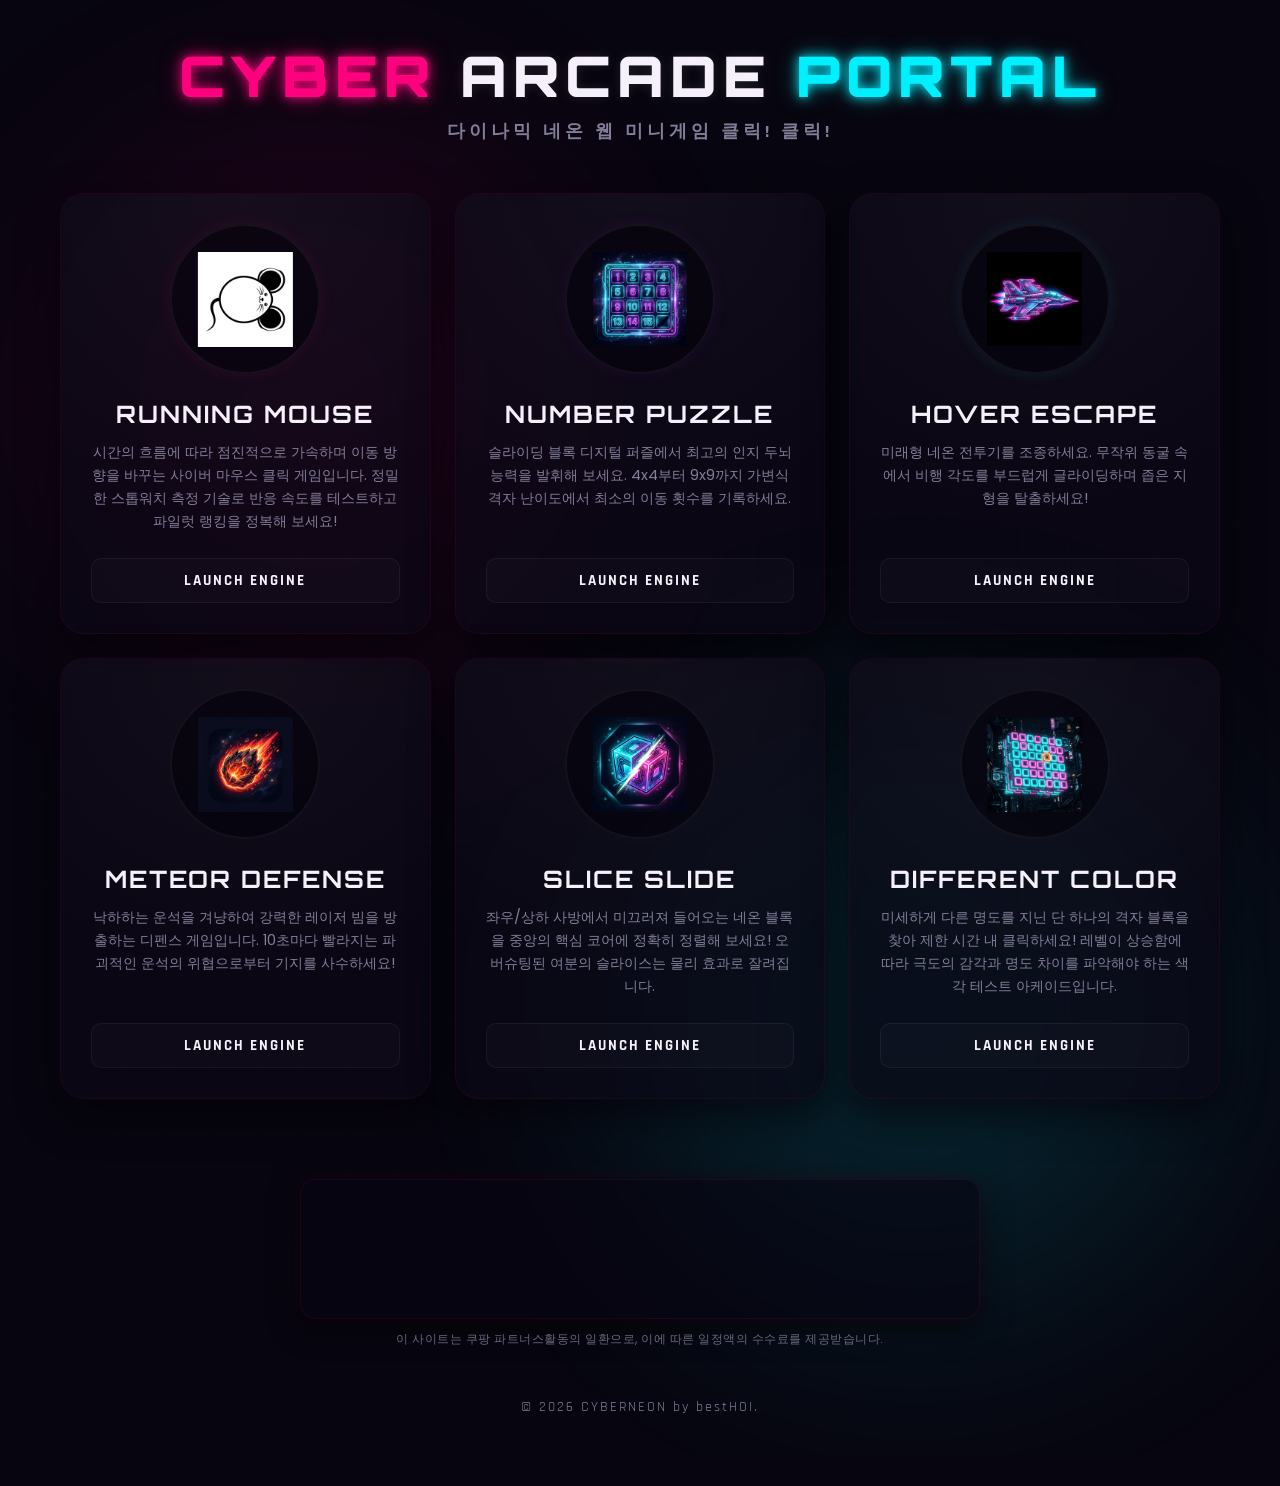
==== index.html @ 69866b62 "새단장" ====
<!DOCTYPE html>
<html lang="ko">

<head>
  <meta charset="UTF-8">
  <meta name="viewport" content="width=device-width, initial-scale=1.0">
  <meta name="description"
    content="Cyber Neon Arcade Hub - Launch and pilot futuristic web mini-games! Play RunningMouse, NumberPuzzle, and HoverEscape.">
  <title>Cyber Neon Arcade Portal</title>

  <!-- Premium Google Fonts -->
  <link rel="preconnect" href="https://fonts.googleapis.com">
  <link rel="preconnect" href="https://fonts.gstatic.com" crossorigin>
  <link
    href="https://fonts.googleapis.com/css2?family=Orbitron:wght@400;700;900&family=Poppins:wght@300;400;600;800&family=Rajdhani:wght@500;700;900&display=swap"
    rel="stylesheet">

  <style>
    /* ==========================================================================
       Cyber Neon Arcade Portal - Stylesheet
       ========================================================================== */

    :root {
      --bg-dark: #07050f;
      --bg-darker: #030206;
      --neon-pink: #ff007f;
      --neon-cyan: #00f0ff;
      --neon-purple: #9400d3;
      --neon-yellow: #ffff00;

      --text-main: #f5f0fa;
      --text-muted: #827e99;

      --glass-bg: rgba(12, 8, 22, 0.7);
      --glass-border: rgba(255, 0, 127, 0.08);
      --glass-border-hover: rgba(0, 240, 255, 0.35);
    }

    /* Reset & Core Body */
    * {
      margin: 0;
      padding: 0;
      box-sizing: border-box;
      user-select: none;
    }

    body {
      background-color: var(--bg-dark);
      color: var(--text-main);
      font-family: 'Poppins', -apple-system, BlinkMacSystemFont, sans-serif;
      min-height: 100vh;
      overflow-x: hidden;
      display: flex;
      flex-direction: column;
      align-items: center;
      justify-content: center;
      position: relative;
    }

    /* Tech Matrix Grid Background */
    .grid-background {
      position: absolute;
      top: 0;
      left: 0;
      width: 100%;
      height: 100%;
      background-image:
        linear-gradient(rgba(255, 0, 127, 0.02) 1px, transparent 1px),
        linear-gradient(90deg, rgba(255, 0, 127, 0.02) 1px, transparent 1px);
      background-size: 45px 45px;
      background-position: center center;
      z-index: 1;
      pointer-events: none;
    }

    .grid-background::after {
      content: '';
      position: absolute;
      top: 0;
      left: 0;
      width: 100%;
      height: 100%;
      background: radial-gradient(circle, transparent 20%, var(--bg-dark) 85%);
      pointer-events: none;
    }

    /* Neon Glow Orbs */
    .glow-orb {
      position: absolute;
      border-radius: 50%;
      filter: blur(120px);
      opacity: 0.12;
      z-index: 1;
      pointer-events: none;
      animation: float-orbs 25s infinite alternate ease-in-out;
    }

    .orb-pink {
      width: 500px;
      height: 500px;
      background-color: var(--neon-pink);
      top: 10%;
      left: 5%;
    }

    .orb-cyan {
      width: 600px;
      height: 600px;
      background-color: var(--neon-cyan);
      bottom: 10%;
      right: 5%;
      animation-delay: -6s;
    }

    @keyframes float-orbs {
      0% {
        transform: translate(0, 0) scale(1);
      }

      100% {
        transform: translate(60px, -30px) scale(1.1);
      }
    }

    /* Outer Container */
    .portal-container {
      position: relative;
      z-index: 10;
      display: flex;
      flex-direction: column;
      align-items: center;
      width: 100%;
      max-width: 1200px;
      padding: 40px 20px;
      animation: fadeIn 0.8s cubic-bezier(0.16, 1, 0.3, 1) forwards;
    }

    @keyframes fadeIn {
      from {
        opacity: 0;
        transform: translateY(30px);
      }

      to {
        opacity: 1;
        transform: translateY(0);
      }
    }

    /* Header Area */
    .portal-header {
      text-align: center;
      margin-bottom: 50px;
    }

    .logo-glow {
      font-family: 'Orbitron', sans-serif;
      font-weight: 900;
      font-size: 3.5rem;
      letter-spacing: 6px;
      color: var(--text-main);
      text-shadow: 0 0 12px rgba(255, 255, 255, 0.1);
      margin-bottom: 8px;
    }

    .logo-glow span.neon-pink {
      color: var(--neon-pink);
      text-shadow: 0 0 12px var(--neon-pink), 0 0 24px rgba(255, 0, 127, 0.4);
    }

    .logo-glow span.neon-cyan {
      color: var(--neon-cyan);
      text-shadow: 0 0 12px var(--neon-cyan), 0 0 24px rgba(0, 240, 255, 0.4);
    }

    .tagline {
      font-family: 'Rajdhani', sans-serif;
      font-size: 1.1rem;
      font-weight: 700;
      letter-spacing: 4px;
      color: var(--text-muted);
    }

    /* Grid Card Layout */
    .arcade-grid {
      display: grid;
      grid-template-columns: repeat(3, 1fr);
      gap: 24px;
      width: 100%;
      max-width: 1200px;
      margin-bottom: 40px;
    }

    /* Glassmorphism Cards */
    .game-card {
      background: var(--glass-bg);
      backdrop-filter: blur(14px) saturate(160%);
      -webkit-backdrop-filter: blur(14px) saturate(160%);
      border: 1px solid var(--glass-border);
      border-radius: 24px;
      padding: 30px;
      display: flex;
      flex-direction: column;
      align-items: center;
      text-align: center;
      box-shadow: 0 15px 40px rgba(4, 2, 8, 0.7);
      text-decoration: none;
      color: var(--text-main);
      position: relative;
      overflow: hidden;
      transition: all 0.4s cubic-bezier(0.25, 0.8, 0.25, 1);
    }

    /* Inner Card Accents */
    .game-card::before {
      content: '';
      position: absolute;
      top: 0;
      left: 0;
      width: 100%;
      height: 100%;
      background: radial-gradient(circle at top, rgba(255, 255, 255, 0.03), transparent 70%);
      pointer-events: none;
    }

    /* Hover Effects */
    .game-card:hover {
      transform: translateY(-10px);
      box-shadow: 0 20px 45px rgba(0, 0, 0, 0.8);
    }

    /* Unique hover states for cards */
    .card-mouse:hover {
      border-color: var(--neon-pink);
      box-shadow: 0 0 25px rgba(255, 0, 127, 0.25), 0 20px 45px rgba(0, 0, 0, 0.8);
    }

    .card-puzzle:hover {
      border-color: #9400d3;
      box-shadow: 0 0 25px rgba(148, 0, 211, 0.25), 0 20px 45px rgba(0, 0, 0, 0.8);
    }

    .card-escape:hover {
      border-color: var(--neon-cyan);
      box-shadow: 0 0 25px rgba(0, 240, 255, 0.25), 0 20px 45px rgba(0, 0, 0, 0.8);
    }

    .card-meteor:hover {
      border-color: var(--neon-yellow);
      box-shadow: 0 0 25px rgba(255, 234, 0, 0.25), 0 20px 45px rgba(0, 0, 0, 0.8);
    }

    .card-slide:hover {
      border-color: var(--neon-pink);
      box-shadow: 0 0 25px rgba(255, 0, 127, 0.25), 0 20px 45px rgba(0, 0, 0, 0.8);
    }

    .card-color:hover {
      border-color: var(--neon-cyan);
      box-shadow: 0 0 25px rgba(0, 240, 255, 0.25), 0 20px 45px rgba(0, 0, 0, 0.8);
    }

    /* Game Icon Thumbnail */
    .thumbnail-container {
      width: 150px;
      height: 150px;
      border-radius: 50%;
      display: flex;
      align-items: center;
      justify-content: center;
      margin-bottom: 25px;
      position: relative;
      background: rgba(4, 2, 10, 0.6);
      border: 2px solid rgba(255, 255, 255, 0.05);
      transition: all 0.4s ease;
      overflow: hidden;
    }

    .card-mouse .thumbnail-container {
      box-shadow: 0 0 15px rgba(255, 0, 127, 0.1);
    }

    .card-puzzle .thumbnail-container {
      box-shadow: 0 0 15px rgba(148, 0, 211, 0.1);
    }

    .card-escape .thumbnail-container {
      box-shadow: 0 0 15px rgba(0, 240, 255, 0.1);
    }

    /* Thumbnail Hover States */
    .game-card:hover .thumbnail-container {
      transform: scale(1.1);
    }

    .card-mouse:hover .thumbnail-container {
      border-color: var(--neon-pink);
      box-shadow: 0 0 20px rgba(255, 0, 127, 0.4);
    }

    .card-puzzle:hover .thumbnail-container {
      border-color: #9400d3;
      box-shadow: 0 0 20px rgba(148, 0, 211, 0.4);
    }

    .card-escape:hover .thumbnail-container {
      border-color: var(--neon-cyan);
      box-shadow: 0 0 20px rgba(0, 240, 255, 0.4);
    }

    .card-meteor:hover .thumbnail-container {
      border-color: var(--neon-yellow);
      box-shadow: 0 0 20px rgba(255, 234, 0, 0.4);
    }

    .card-slide:hover .thumbnail-container {
      border-color: var(--neon-pink);
      box-shadow: 0 0 20px rgba(255, 0, 127, 0.4);
    }

    .card-color:hover .thumbnail-container {
      border-color: var(--neon-cyan);
      box-shadow: 0 0 20px rgba(0, 240, 255, 0.4);
    }

    /* Thumbnail Images */
    .game-img {
      width: 65%;
      height: 65%;
      object-fit: contain;
      pointer-events: none;
      transition: transform 0.4s ease;
    }

    .card-mouse .game-img {
      transform: rotate(90deg);
      /* Align mouse upwards */
    }

    .game-card:hover .game-img {
      transform: scale(1.05);
    }

    .card-mouse:hover .game-img {
      transform: rotate(90deg) scale(1.1);
    }

    /* Game Info text */
    .game-title {
      font-family: 'Orbitron', sans-serif;
      font-weight: 700;
      font-size: 1.5rem;
      letter-spacing: 2px;
      margin-bottom: 12px;
      transition: color 0.3s ease;
    }

    .card-mouse .game-title {
      color: var(--text-main);
    }

    .card-mouse:hover .game-title {
      color: var(--neon-pink);
      text-shadow: 0 0 8px rgba(255, 0, 127, 0.3);
    }

    .card-puzzle .game-title {
      color: var(--text-main);
    }

    .card-puzzle:hover .game-title {
      color: #bf55ec;
      text-shadow: 0 0 8px rgba(148, 0, 211, 0.3);
    }

    .card-escape .game-title {
      color: var(--text-main);
    }

    .card-escape:hover .game-title {
      color: var(--neon-cyan);
      text-shadow: 0 0 8px rgba(0, 240, 255, 0.3);
    }

    .card-meteor .game-title {
      color: var(--text-main);
    }

    .card-meteor:hover .game-title {
      color: #ffcc00;
      text-shadow: 0 0 8px rgba(255, 240, 0, 0.3);
    }

    .card-slide .game-title {
      color: var(--text-main);
    }

    .card-slide:hover .game-title {
      color: var(--neon-pink);
      text-shadow: 0 0 8px rgba(255, 0, 127, 0.3);
    }

    .card-color:hover .game-title {
      color: var(--neon-cyan);
      text-shadow: 0 0 8px rgba(0, 240, 255, 0.3);
    }

    .game-desc {
      font-size: 0.9rem;
      line-height: 1.6;
      color: var(--text-muted);
      margin-bottom: 25px;
      flex-grow: 1;
    }

    /* Launch Button style */
    .launch-btn {
      font-family: 'Rajdhani', sans-serif;
      font-weight: 700;
      font-size: 0.95rem;
      letter-spacing: 2px;
      padding: 12px 28px;
      border-radius: 10px;
      border: 1px solid rgba(255, 255, 255, 0.05);
      background: rgba(255, 255, 255, 0.02);
      color: var(--text-main);
      width: 100%;
      text-align: center;
      transition: all 0.3s cubic-bezier(0.25, 0.8, 0.25, 1);
    }

    .card-mouse:hover .launch-btn {
      background: linear-gradient(135deg, var(--neon-pink), var(--neon-purple));
      border-color: var(--neon-pink);
      box-shadow: 0 0 15px rgba(255, 0, 127, 0.4);
      transform: scale(1.03);
    }

    .card-puzzle:hover .launch-btn {
      background: linear-gradient(135deg, #9400d3, #4b0082);
      border-color: #9400d3;
      box-shadow: 0 0 15px rgba(148, 0, 211, 0.4);
      transform: scale(1.03);
    }

    .card-escape:hover .launch-btn {
      background: linear-gradient(135deg, var(--neon-cyan), #004b66);
      border-color: var(--neon-cyan);
      box-shadow: 0 0 15px rgba(0, 240, 255, 0.4);
      transform: scale(1.03);
    }

    .card-meteor:hover .launch-btn {
      background: linear-gradient(135deg, var(--neon-yellow), #ff9000);
      border-color: var(--neon-yellow);
      box-shadow: 0 0 15px rgba(255, 240, 0, 0.4);
      transform: scale(1.03);
    }

    .card-slide:hover .launch-btn {
      background: linear-gradient(135deg, var(--neon-pink), var(--neon-purple));
      border-color: var(--neon-pink);
      box-shadow: 0 0 15px rgba(255, 0, 127, 0.4);
      transform: scale(1.03);
    }

    .card-color:hover .launch-btn {
      background: linear-gradient(135deg, var(--neon-cyan), #004b66);
      border-color: var(--neon-cyan);
      box-shadow: 0 0 15px rgba(0, 240, 255, 0.4);
      transform: scale(1.03);
    }

    /* Responsive Adaptations */
    @media (max-width: 1100px) {
      .arcade-grid {
        grid-template-columns: repeat(2, 1fr);
        max-width: 700px;
        gap: 25px;
      }
    }

    @media (max-width: 700px) {
      .arcade-grid {
        grid-template-columns: 1fr;
        gap: 30px;
        max-width: 450px;
      }

      .logo-glow {
        font-size: 2.8rem;
      }
    }

    /* Footer Credit */
    .portal-footer {
      text-align: center;
      margin-top: 30px;
      font-family: 'Rajdhani', sans-serif;
      font-size: 0.85rem;
      letter-spacing: 2px;
      color: var(--text-muted);
    }

    /* Bottom Horizontal Ad Banner Layout */
    .bottom-ad-section {
      width: 100%;
      max-width: 680px;
      margin: 40px auto 20px auto;
      display: flex;
      flex-direction: column;
      align-items: center;
      gap: 12px;
      z-index: 10;
    }

    .ad-banner-horizontal {
      width: 680px;
      height: 140px;
      border-radius: 16px;
      overflow: hidden;
      display: flex;
      justify-content: center;
      align-items: center;
      border: 1px solid rgba(255, 0, 127, 0.1);
      box-shadow: 0 0 20px rgba(255, 0, 127, 0.05), 0 8px 30px rgba(0, 0, 0, 0.7);
      background: rgba(8, 4, 18, 0.6);
      position: relative;
      transition: border-color 0.3s ease, box-shadow 0.3s ease;
    }

    .ad-banner-horizontal:hover {
      border-color: var(--neon-cyan);
      box-shadow: 0 0 25px rgba(0, 240, 255, 0.15), 0 8px 30px rgba(0, 0, 0, 0.8);
    }

    .ad-banner-horizontal iframe {
      display: block;
      border: none !important;
      border-radius: 12px;
      max-width: 100%;
      max-height: 100%;
    }

    .partners-disclosure {
      font-size: 0.75rem;
      color: var(--text-muted);
      text-align: center;
      letter-spacing: 0.5px;
      opacity: 0.8;
      max-width: 600px;
      line-height: 1.4;
    }

    /* ==========================================================================
       PC optimized warning modal
       ========================================================================== */
    .pc-warning-modal {
      position: fixed;
      top: 0;
      left: 0;
      width: 100vw;
      height: 100vh;
      background: rgba(3, 2, 6, 0.85);
      backdrop-filter: blur(12px) saturate(180%);
      -webkit-backdrop-filter: blur(12px) saturate(180%);
      display: flex;
      justify-content: center;
      align-items: center;
      z-index: 99999;
      opacity: 0;
      pointer-events: none;
      transition: opacity 0.4s cubic-bezier(0.16, 1, 0.3, 1);
    }

    .pc-warning-modal.active {
      opacity: 1;
      pointer-events: auto;
    }

    .pc-warning-card {
      background: var(--glass-bg);
      backdrop-filter: blur(25px) saturate(180%);
      -webkit-backdrop-filter: blur(25px) saturate(180%);
      border: 2px solid var(--neon-pink);
      border-radius: 28px;
      padding: 45px 35px;
      width: 90%;
      max-width: 460px;
      text-align: center;
      box-shadow: 0 0 35px rgba(255, 0, 127, 0.25), inset 0 0 20px rgba(255, 0, 127, 0.1);
      transform: translateY(30px) scale(0.9);
      transition: transform 0.4s cubic-bezier(0.175, 0.885, 0.32, 1.15);
      position: relative;
    }

    .pc-warning-modal.active .pc-warning-card {
      transform: translateY(0) scale(1);
    }

    .modal-icon-container {
      width: 76px;
      height: 76px;
      margin: 0 auto 25px auto;
      border-radius: 50%;
      display: flex;
      align-items: center;
      justify-content: center;
      border: 2px solid var(--neon-cyan);
      box-shadow: 0 0 20px rgba(0, 240, 255, 0.3), inset 0 0 10px rgba(0, 240, 255, 0.1);
      color: var(--neon-cyan);
      background: rgba(0, 240, 255, 0.03);
      animation: pulse-glow 2s infinite ease-in-out;
    }

    @keyframes pulse-glow {
      0%, 100% {
        box-shadow: 0 0 15px rgba(0, 240, 255, 0.2), inset 0 0 5px rgba(0, 240, 255, 0.05);
        transform: scale(1);
      }
      50% {
        box-shadow: 0 0 25px rgba(0, 240, 255, 0.5), inset 0 0 15px rgba(0, 240, 255, 0.2);
        transform: scale(1.05);
      }
    }

    .modal-title {
      font-family: 'Orbitron', sans-serif;
      font-weight: 900;
      font-size: 1.6rem;
      letter-spacing: 3px;
      color: var(--text-main);
      margin-bottom: 15px;
      text-shadow: 0 0 10px rgba(255, 255, 255, 0.15);
    }

    .modal-title span.cyan {
      color: var(--neon-cyan);
      text-shadow: 0 0 12px var(--neon-cyan), 0 0 24px rgba(0, 240, 255, 0.3);
    }

    .modal-message {
      font-size: 1rem;
      line-height: 1.6;
      color: var(--text-muted);
      margin-bottom: 30px;
      word-break: keep-all;
    }

    .modal-message strong {
      color: var(--text-main);
      font-weight: 600;
    }

    .modal-btn {
      font-family: 'Rajdhani', sans-serif;
      font-weight: 700;
      font-size: 1rem;
      letter-spacing: 2px;
      padding: 13px 35px;
      border-radius: 12px;
      border: 1px solid var(--neon-pink);
      background: linear-gradient(135deg, var(--neon-pink), var(--neon-purple));
      color: var(--text-main);
      cursor: pointer;
      width: 100%;
      transition: all 0.3s cubic-bezier(0.25, 0.8, 0.25, 1);
      box-shadow: 0 0 15px rgba(255, 0, 127, 0.3);
      outline: none;
    }

    .modal-btn:hover {
      box-shadow: 0 0 25px rgba(255, 0, 127, 0.6);
      transform: scale(1.02);
      border-color: #ff3399;
    }

    .modal-btn:active {
      transform: scale(0.98);
    }

    /* ==========================================================================
       Fullscreen optimized warning modal
       ========================================================================== */
    .fullscreen-warning-modal {
      position: fixed;
      top: 0;
      left: 0;
      width: 100vw;
      height: 100vh;
      background: rgba(3, 2, 6, 0.9);
      backdrop-filter: blur(15px) saturate(180%);
      -webkit-backdrop-filter: blur(15px) saturate(180%);
      display: flex;
      justify-content: center;
      align-items: center;
      z-index: 99998;
      opacity: 0;
      pointer-events: none;
      transition: opacity 0.4s cubic-bezier(0.16, 1, 0.3, 1);
    }

    .fullscreen-warning-modal.active {
      opacity: 1;
      pointer-events: auto;
    }

    .fullscreen-warning-card {
      background: var(--glass-bg);
      backdrop-filter: blur(25px) saturate(180%);
      -webkit-backdrop-filter: blur(25px) saturate(180%);
      border: 2px solid var(--neon-yellow);
      border-radius: 28px;
      padding: 45px 35px;
      width: 90%;
      max-width: 460px;
      text-align: center;
      box-shadow: 0 0 35px rgba(255, 234, 0, 0.25), inset 0 0 20px rgba(255, 234, 0, 0.1);
      transform: translateY(30px) scale(0.9);
      transition: transform 0.4s cubic-bezier(0.175, 0.885, 0.32, 1.15);
      position: relative;
    }

    .fullscreen-warning-modal.active .fullscreen-warning-card {
      transform: translateY(0) scale(1);
    }

    .modal-icon-container-yellow {
      width: 76px;
      height: 76px;
      margin: 0 auto 25px auto;
      border-radius: 50%;
      display: flex;
      align-items: center;
      justify-content: center;
      border: 2px solid var(--neon-yellow);
      box-shadow: 0 0 20px rgba(255, 234, 0, 0.3), inset 0 0 10px rgba(255, 234, 0, 0.1);
      color: var(--neon-yellow);
      background: rgba(255, 234, 0, 0.03);
      animation: pulse-glow-yellow 2s infinite ease-in-out;
    }

    @keyframes pulse-glow-yellow {
      0%, 100% {
        box-shadow: 0 0 15px rgba(255, 234, 0, 0.2), inset 0 0 5px rgba(255, 234, 0, 0.05);
        transform: scale(1);
      }
      50% {
        box-shadow: 0 0 25px rgba(255, 234, 0, 0.5), inset 0 0 15px rgba(255, 234, 0, 0.2);
        transform: scale(1.05);
      }
    }

    .modal-title-yellow {
      font-family: 'Orbitron', sans-serif;
      font-weight: 900;
      font-size: 1.6rem;
      letter-spacing: 3px;
      color: var(--text-main);
      margin-bottom: 15px;
      text-shadow: 0 0 10px rgba(255, 255, 255, 0.15);
    }

    .modal-title-yellow span.yellow {
      color: var(--neon-yellow);
      text-shadow: 0 0 12px var(--neon-yellow), 0 0 24px rgba(255, 234, 0, 0.3);
    }

    .modal-btn-yellow {
      font-family: 'Rajdhani', sans-serif;
      font-weight: 700;
      font-size: 1rem;
      letter-spacing: 2px;
      padding: 13px 35px;
      border-radius: 12px;
      border: 1px solid var(--neon-yellow);
      background: linear-gradient(135deg, var(--neon-yellow), #ff9000);
      color: #030206;
      cursor: pointer;
      width: 100%;
      transition: all 0.3s cubic-bezier(0.25, 0.8, 0.25, 1);
      box-shadow: 0 0 15px rgba(255, 234, 0, 0.3);
      outline: none;
    }

    .modal-btn-yellow:hover {
      box-shadow: 0 0 25px rgba(255, 234, 0, 0.6);
      transform: scale(1.02);
      border-color: #ffff33;
    }

    .modal-btn-yellow:active {
      transform: scale(0.98);
    }
  </style>
</head>

<body>

  <!-- Tech Matrix Grid Background -->
  <div class="grid-background"></div>
  <div class="glow-orb orb-pink"></div>
  <div class="glow-orb orb-cyan"></div>

  <div class="portal-container">
    <!-- Header Logo & Tagline -->
    <header class="portal-header">
      <h1 class="logo-glow"><span class="neon-pink">CYBER</span> ARCADE <span class="neon-cyan">PORTAL</span></h1>
      <p class="tagline">다이나믹 네온 웹 미니게임 클릭! 클릭!</p>
    </header>

    <!-- Grid Card Links -->
    <main class="arcade-grid">

      <!-- Card 1: RunningMouse -->
      <a href="RunningMouse/RunningMouse.html" class="game-card card-mouse" id="btn-running-mouse">
        <div class="thumbnail-container">
          <img src="RunningMouse/mouse.png" alt="Running Mouse Icon" class="game-img">
        </div>
        <h2 class="game-title">RUNNING MOUSE</h2>
        <p class="game-desc">시간의 흐름에 따라 점진적으로 가속하며 이동 방향을 바꾸는 사이버 마우스 클릭 게임입니다. 정밀한 스톱워치 측정 기술로 반응 속도를 테스트하고 파일럿 랭킹을 정복해
          보세요!</p>
        <div class="launch-btn">LAUNCH ENGINE</div>
      </a>

      <!-- Card 2: NumberPuzzle -->
      <a href="NumberPuzzle/NumberPuzzle.html" class="game-card card-puzzle" id="btn-number-puzzle">
        <div class="thumbnail-container">
          <img src="NumberPuzzle/puzzle.png" alt="Number Puzzle Icon" class="game-img">
        </div>
        <h2 class="game-title">NUMBER PUZZLE</h2>
        <p class="game-desc">슬라이딩 블록 디지털 퍼즐에서 최고의 인지 두뇌 능력을 발휘해 보세요. 4x4부터 9x9까지 가변식 격자 난이도에서 최소의 이동 횟수를 기록하세요.</p>
        <div class="launch-btn">LAUNCH ENGINE</div>
      </a>

      <!-- Card 3: HoverEscape -->
      <a href="HoverEscape/HoverEscape.html" class="game-card card-escape" id="btn-hover-escape">
        <div class="thumbnail-container">
          <img src="HoverEscape/airplane.png" alt="Hover Escape Icon" class="game-img">
        </div>
        <h2 class="game-title">HOVER ESCAPE</h2>
        <p class="game-desc">미래형 네온 전투기를 조종하세요. 무작위 동굴 속에서 비행 각도를 부드럽게 글라이딩하며 좁은 지형을 탈출하세요!</p>
        <div class="launch-btn">LAUNCH ENGINE</div>
      </a>

      <!-- Card 4: MeteorDefense -->
      <a href="MeteorDefense/index.html" class="game-card card-meteor" id="btn-meteor-defense">
        <div class="thumbnail-container">
          <img src="MeteorDefense/meteor.png" alt="Meteor Defense Icon" class="game-img">
        </div>
        <h2 class="game-title">METEOR DEFENSE</h2>
        <p class="game-desc">낙하하는 운석을 겨냥하여 강력한 레이저 빔을 방출하는 디펜스 게임입니다. 10초마다 빨라지는 파괴적인 운석의 위협으로부터 기지를 사수하세요!</p>
        <div class="launch-btn">LAUNCH ENGINE</div>
      </a>

      <!-- Card 5: SliceSlide -->
      <a href="SliceSlide/index.html" class="game-card card-slide" id="btn-slice-slide">
        <div class="thumbnail-container">
          <img src="SliceSlide/slide.png" alt="Slice Slide Icon" class="game-img">
        </div>
        <h2 class="game-title">SLICE SLIDE</h2>
        <p class="game-desc">좌우/상하 사방에서 미끄러져 들어오는 네온 블록을 중앙의 핵심 코어에 정확히 정렬해 보세요! 오버슈팅된 여분의 슬라이스는 물리 효과로 잘려집니다.</p>
        <div class="launch-btn">LAUNCH ENGINE</div>
      </a>

      <!-- Card 6: DifferentColor -->
      <a href="DifferentColor/index.html" class="game-card card-color" id="btn-different-color">
        <div class="thumbnail-container">
          <img src="DifferentColor/color.png" alt="Different Color Icon" class="game-img">
        </div>
        <h2 class="game-title">DIFFERENT COLOR</h2>
        <p class="game-desc">미세하게 다른 명도를 지닌 단 하나의 격자 블록을 찾아 제한 시간 내 클릭하세요! 레벨이 상승함에 따라 극도의 감각과 명도 차이를 파악해야 하는 색각 테스트
          아케이드입니다.</p>
        <div class="launch-btn">LAUNCH ENGINE</div>
      </a>

    </main>

    <!-- Bottom Horizontal Ad Banner -->
    <section class="bottom-ad-section">
      <div class="ad-banner-horizontal glassmorphism" aria-label="Sponsored Carousel Advertisement">
        <script src="https://ads-partners.coupang.com/g.js"></script>
        <script>
          new PartnersCoupang.G({ "id": 992770, "template": "carousel", "trackingCode": "AF6385769", "width": "680", "height": "140", "tsource": "" });
        </script>
      </div>
      <p class="partners-disclosure">
        이 사이트는 쿠팡 파트너스활동의 일환으로, 이에 따른 일정액의 수수료를 제공받습니다.
      </p>
    </section>

    <!-- Footer Copyright -->
    <footer class="portal-footer">
      <p>&copy; 2026 CYBERNEON by bestHOI.</p>
    </footer>
  </div>

  <!-- PC Warning Modal -->
  <div class="pc-warning-modal" id="pc-warning-modal">
    <div class="pc-warning-card">
      <div class="modal-icon-container">
        <svg width="34" height="34" viewBox="0 0 24 24" fill="none" stroke="currentColor" stroke-width="2" stroke-linecap="round" stroke-linejoin="round">
          <rect x="2" y="3" width="20" height="14" rx="2" ry="2"></rect>
          <line x1="8" y1="21" x2="16" y2="21"></line>
          <line x1="12" y1="17" x2="12" y2="21"></line>
          <line x1="12" y1="7" x2="12" y2="10"></line>
          <line x1="12" y1="13" x2="12.01" y2="13"></line>
        </svg>
      </div>
      <h2 class="modal-title">SYSTEM <span class="cyan">NOTICE</span></h2>
      <p class="modal-message">이 페이지는 <strong>PC 브라우저 환경</strong>에 최적화 되어 있습니다.</p>
      <button class="modal-btn" id="close-modal-btn">SYSTEM CONFIRM</button>
    </div>
  </div>

  <!-- Fullscreen Warning Modal -->
  <div class="fullscreen-warning-modal" id="fullscreen-warning-modal">
    <div class="fullscreen-warning-card">
      <div class="modal-icon-container-yellow">
        <svg width="34" height="34" viewBox="0 0 24 24" fill="none" stroke="currentColor" stroke-width="2" stroke-linecap="round" stroke-linejoin="round">
          <path d="M8 3H5a2 2 0 0 0-2 2v3m18 0V5a2 2 0 0 0-2-2h-3m0 18h3a2 2 0 0 0 2-2v-3M3 16v3a2 2 0 0 0 2 2h3"></path>
        </svg>
      </div>
      <h2 class="modal-title-yellow">FULLSCREEN <span class="yellow">REQUIRED</span></h2>
      <p class="modal-message">전체화면으로 변경해 주세요.</p>
      <button class="modal-btn-yellow" id="close-fs-modal-btn">GO FULLSCREEN</button>
    </div>
  </div>

  <script>
    document.addEventListener('DOMContentLoaded', () => {
      // Check if browser is NOT PC
      const userAgent = navigator.userAgent || navigator.vendor || window.opera;
      const isMobile = /android|avantgo|blackberry|iemobile|ipad|iphone|ipod|j2me|midp|mmp|mobile|o2|opera mini|palm|plucker|pocket|psp|smartphone|symbian|treo|up\.browser|up\.link|vodafone|wap|windows ce|xda|xiino/i.test(userAgent) ||
                      (/Macintosh/i.test(userAgent) && navigator.maxTouchPoints > 1) || // iPad Pro, etc.
                      (window.innerWidth <= 1024 && ('ontouchstart' in window || navigator.maxTouchPoints > 0));

      if (isMobile) {
        const modal = document.getElementById('pc-warning-modal');
        const closeBtn = document.getElementById('close-modal-btn');
        
        // Show modal with a short delay for smooth entrance animation
        setTimeout(() => {
          modal.classList.add('active');
        }, 500);

        closeBtn.addEventListener('click', () => {
          modal.classList.remove('active');
        });
      } else {
        // Desktop/PC browser: check for fullscreen
        const fsModal = document.getElementById('fullscreen-warning-modal');
        const fsBtn = document.getElementById('close-fs-modal-btn');

        function checkIsFullscreen() {
          const apiFullscreen = !!(
            document.fullscreenElement ||
            document.webkitFullscreenElement ||
            document.mozFullScreenElement ||
            document.msFullscreenElement
          );
          if (apiFullscreen) return true;

          const widthDiff = Math.abs(window.innerWidth - window.screen.width);
          const heightDiff = Math.abs(window.innerHeight - window.screen.height);
          const outerWidthDiff = Math.abs(window.outerWidth - window.screen.width);
          const outerHeightDiff = Math.abs(window.outerHeight - window.screen.height);

          return (widthDiff <= 8 && heightDiff <= 8) || (outerWidthDiff <= 8 && outerHeightDiff <= 8);
        }

        function updateFullscreenModal() {
          if (checkIsFullscreen()) {
            fsModal.classList.remove('active');
          } else {
            fsModal.classList.add('active');
          }
        }

        // Delay initial check slightly for smooth loading and user orientation
        setTimeout(updateFullscreenModal, 800);

        // Listen to resizing and fullscreen state changes
        window.addEventListener('resize', updateFullscreenModal);
        document.addEventListener('fullscreenchange', updateFullscreenModal);
        document.addEventListener('webkitfullscreenchange', updateFullscreenModal);
        document.addEventListener('mozfullscreenchange', updateFullscreenModal);
        document.addEventListener('MSFullscreenChange', updateFullscreenModal);

        // Request fullscreen on button click
        fsBtn.addEventListener('click', () => {
          const elem = document.documentElement;
          if (elem.requestFullscreen) {
            elem.requestFullscreen();
          } else if (elem.webkitRequestFullscreen) {
            elem.webkitRequestFullscreen();
          } else if (elem.msRequestFullscreen) {
            elem.msRequestFullscreen();
          } else {
            fsModal.classList.remove('active');
          }
        });
      }
    });
  </script>

</body>

</html>
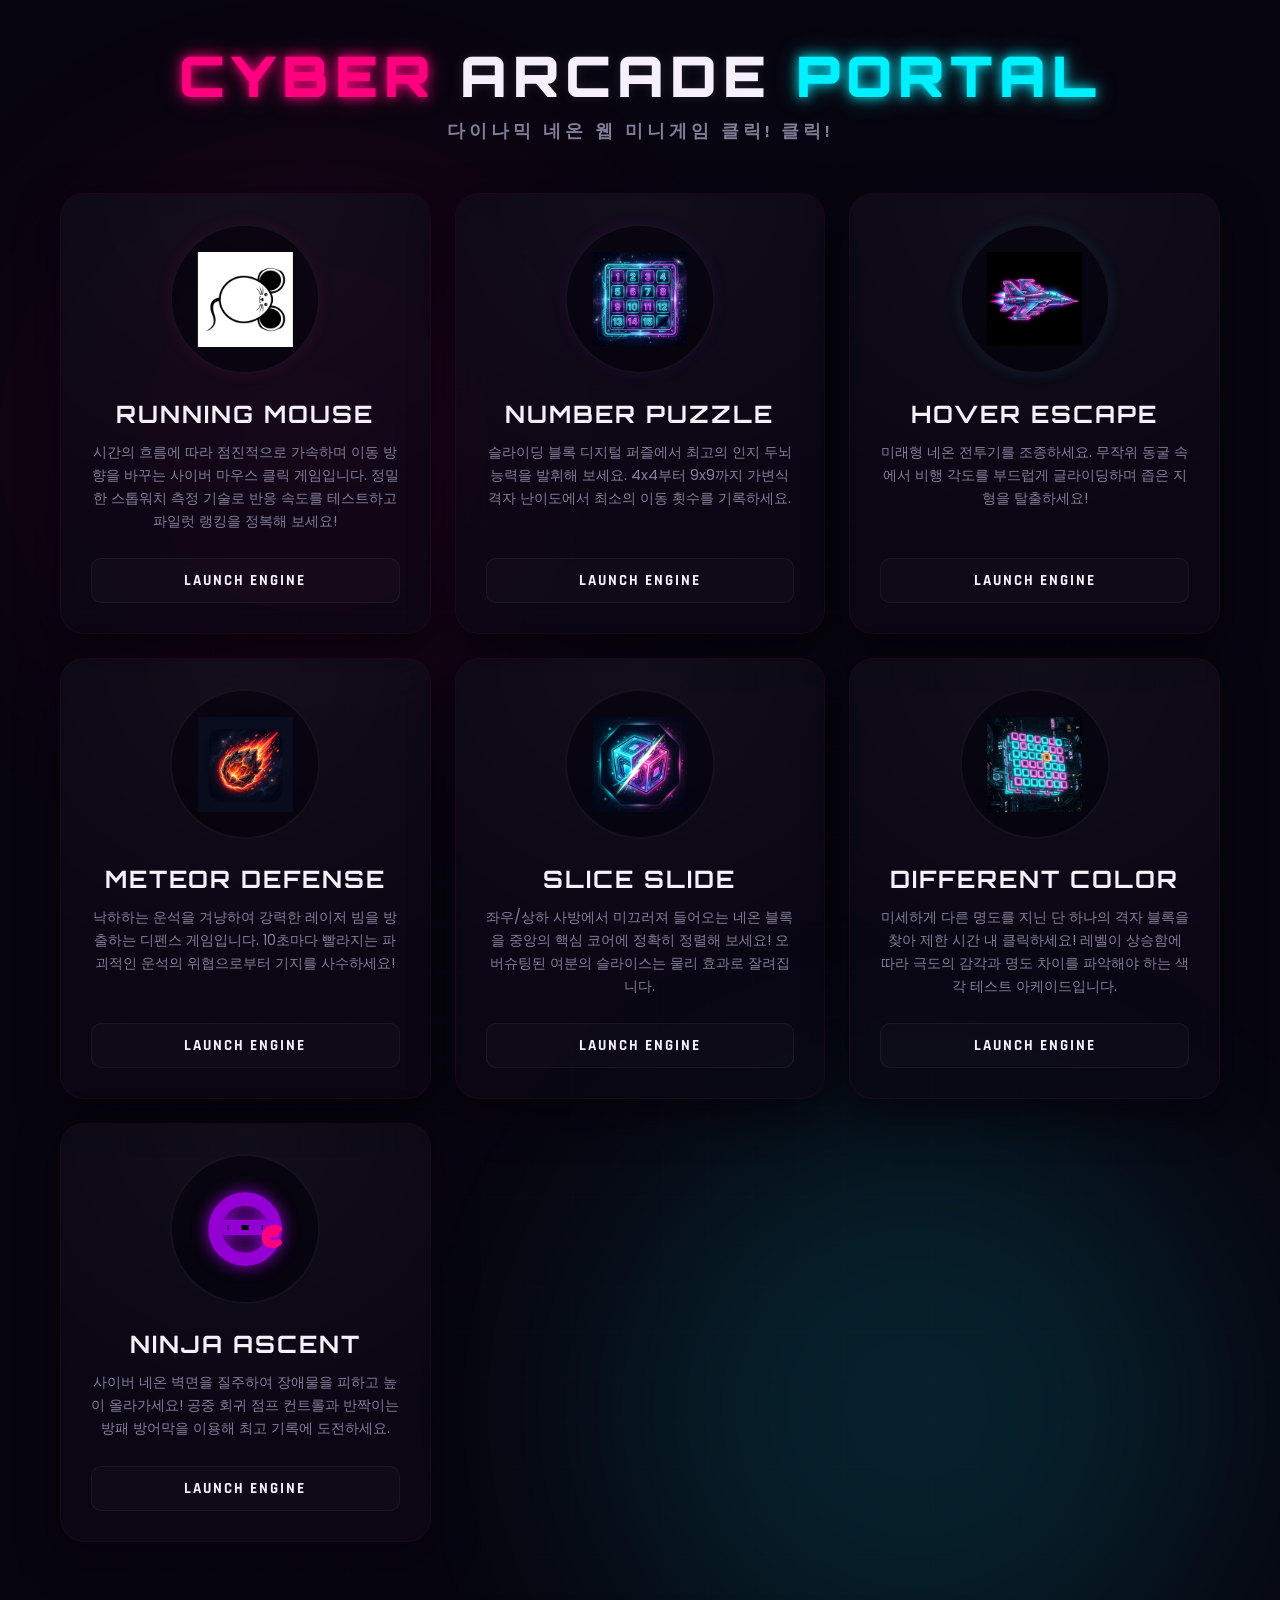
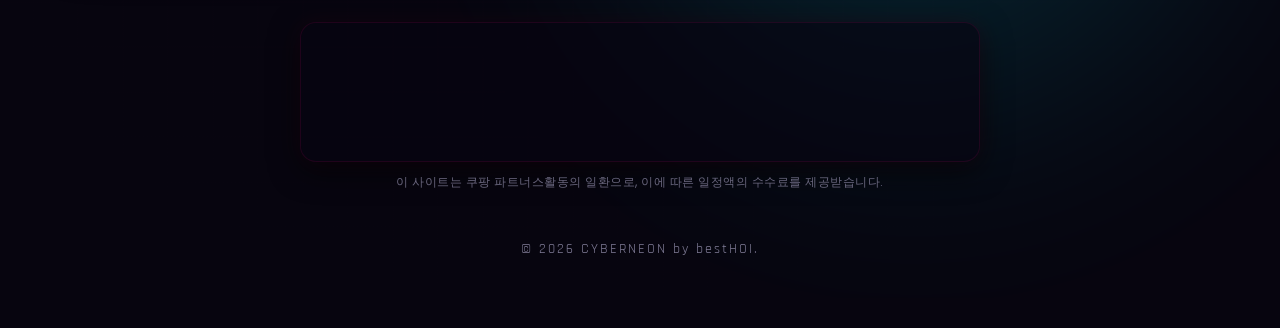
==== commit ad2d0992: "닌자게임 추가" ====
--- a/index.html
+++ b/index.html
@@ -260,6 +260,11 @@
       box-shadow: 0 0 25px rgba(0, 240, 255, 0.25), 0 20px 45px rgba(0, 0, 0, 0.8);
     }
 
+    .card-ninja:hover {
+      border-color: var(--neon-purple);
+      box-shadow: 0 0 25px rgba(157, 0, 255, 0.25), 0 20px 45px rgba(0, 0, 0, 0.8);
+    }
+
     /* Game Icon Thumbnail */
     .thumbnail-container {
       width: 150px;
@@ -323,6 +328,11 @@
       box-shadow: 0 0 20px rgba(0, 240, 255, 0.4);
     }
 
+    .card-ninja:hover .thumbnail-container {
+      border-color: var(--neon-purple);
+      box-shadow: 0 0 20px rgba(157, 0, 255, 0.4);
+    }
+
     /* Thumbnail Images */
     .game-img {
       width: 65%;
@@ -403,6 +413,11 @@
     .card-color:hover .game-title {
       color: var(--neon-cyan);
       text-shadow: 0 0 8px rgba(0, 240, 255, 0.3);
+    }
+
+    .card-ninja:hover .game-title {
+      color: #bf55ec;
+      text-shadow: 0 0 8px rgba(157, 0, 255, 0.3);
     }
 
     .game-desc {
@@ -468,6 +483,13 @@
       background: linear-gradient(135deg, var(--neon-cyan), #004b66);
       border-color: var(--neon-cyan);
       box-shadow: 0 0 15px rgba(0, 240, 255, 0.4);
+      transform: scale(1.03);
+    }
+
+    .card-ninja:hover .launch-btn {
+      background: linear-gradient(135deg, var(--neon-purple), var(--neon-pink));
+      border-color: var(--neon-purple);
+      box-shadow: 0 0 15px rgba(157, 0, 255, 0.4);
       transform: scale(1.03);
     }
 
@@ -679,119 +701,7 @@
       transform: scale(0.98);
     }
 
-    /* ==========================================================================
-       Fullscreen optimized warning modal
-       ========================================================================== */
-    .fullscreen-warning-modal {
-      position: fixed;
-      top: 0;
-      left: 0;
-      width: 100vw;
-      height: 100vh;
-      background: rgba(3, 2, 6, 0.9);
-      backdrop-filter: blur(15px) saturate(180%);
-      -webkit-backdrop-filter: blur(15px) saturate(180%);
-      display: flex;
-      justify-content: center;
-      align-items: center;
-      z-index: 99998;
-      opacity: 0;
-      pointer-events: none;
-      transition: opacity 0.4s cubic-bezier(0.16, 1, 0.3, 1);
-    }
-
-    .fullscreen-warning-modal.active {
-      opacity: 1;
-      pointer-events: auto;
-    }
-
-    .fullscreen-warning-card {
-      background: var(--glass-bg);
-      backdrop-filter: blur(25px) saturate(180%);
-      -webkit-backdrop-filter: blur(25px) saturate(180%);
-      border: 2px solid var(--neon-yellow);
-      border-radius: 28px;
-      padding: 45px 35px;
-      width: 90%;
-      max-width: 460px;
-      text-align: center;
-      box-shadow: 0 0 35px rgba(255, 234, 0, 0.25), inset 0 0 20px rgba(255, 234, 0, 0.1);
-      transform: translateY(30px) scale(0.9);
-      transition: transform 0.4s cubic-bezier(0.175, 0.885, 0.32, 1.15);
-      position: relative;
-    }
-
-    .fullscreen-warning-modal.active .fullscreen-warning-card {
-      transform: translateY(0) scale(1);
-    }
-
-    .modal-icon-container-yellow {
-      width: 76px;
-      height: 76px;
-      margin: 0 auto 25px auto;
-      border-radius: 50%;
-      display: flex;
-      align-items: center;
-      justify-content: center;
-      border: 2px solid var(--neon-yellow);
-      box-shadow: 0 0 20px rgba(255, 234, 0, 0.3), inset 0 0 10px rgba(255, 234, 0, 0.1);
-      color: var(--neon-yellow);
-      background: rgba(255, 234, 0, 0.03);
-      animation: pulse-glow-yellow 2s infinite ease-in-out;
-    }
-
-    @keyframes pulse-glow-yellow {
-      0%, 100% {
-        box-shadow: 0 0 15px rgba(255, 234, 0, 0.2), inset 0 0 5px rgba(255, 234, 0, 0.05);
-        transform: scale(1);
-      }
-      50% {
-        box-shadow: 0 0 25px rgba(255, 234, 0, 0.5), inset 0 0 15px rgba(255, 234, 0, 0.2);
-        transform: scale(1.05);
-      }
-    }
-
-    .modal-title-yellow {
-      font-family: 'Orbitron', sans-serif;
-      font-weight: 900;
-      font-size: 1.6rem;
-      letter-spacing: 3px;
-      color: var(--text-main);
-      margin-bottom: 15px;
-      text-shadow: 0 0 10px rgba(255, 255, 255, 0.15);
-    }
-
-    .modal-title-yellow span.yellow {
-      color: var(--neon-yellow);
-      text-shadow: 0 0 12px var(--neon-yellow), 0 0 24px rgba(255, 234, 0, 0.3);
-    }
-
-    .modal-btn-yellow {
-      font-family: 'Rajdhani', sans-serif;
-      font-weight: 700;
-      font-size: 1rem;
-      letter-spacing: 2px;
-      padding: 13px 35px;
-      border-radius: 12px;
-      border: 1px solid var(--neon-yellow);
-      background: linear-gradient(135deg, var(--neon-yellow), #ff9000);
-      color: #030206;
-      cursor: pointer;
-      width: 100%;
-      transition: all 0.3s cubic-bezier(0.25, 0.8, 0.25, 1);
-      box-shadow: 0 0 15px rgba(255, 234, 0, 0.3);
-      outline: none;
-    }
-
-    .modal-btn-yellow:hover {
-      box-shadow: 0 0 25px rgba(255, 234, 0, 0.6);
-      transform: scale(1.02);
-      border-color: #ffff33;
-    }
-
-    .modal-btn-yellow:active {
-      transform: scale(0.98);
-    }
+
   </style>
 </head>
 
@@ -871,6 +781,23 @@
         <h2 class="game-title">DIFFERENT COLOR</h2>
         <p class="game-desc">미세하게 다른 명도를 지닌 단 하나의 격자 블록을 찾아 제한 시간 내 클릭하세요! 레벨이 상승함에 따라 극도의 감각과 명도 차이를 파악해야 하는 색각 테스트
           아케이드입니다.</p>
+        <div class="launch-btn">LAUNCH ENGINE</div>
+      </a>
+
+      <!-- Card 7: NinjaAscent -->
+      <a href="NinjaAscent/index.html" class="game-card card-ninja" id="btn-ninja-ascent">
+        <div class="thumbnail-container">
+          <svg viewBox="0 0 24 24" fill="none" stroke="currentColor" stroke-width="2" stroke-linecap="round" stroke-linejoin="round" class="game-img" style="color: var(--neon-purple); filter: drop-shadow(0 0 8px var(--neon-purple)); width: 55%; height: 55%;">
+            <path d="M12 2C6.48 2 2 6.48 2 12s4.48 10 10 10 10-4.48 10-10S17.52 2 12 2zm0 18c-4.41 0-8-3.59-8-8s3.59-8 8-8 8 3.59 8 8-3.59 8-8 8z" fill="rgba(157, 0, 255, 0.1)"></path>
+            <path d="M6 10h12v3H6z" fill="#000" stroke="var(--neon-purple)" stroke-width="1.5"></path>
+            <circle cx="9" cy="11.5" r="1" fill="var(--neon-cyan)"></circle>
+            <circle cx="15" cy="11.5" r="1" fill="var(--neon-cyan)"></circle>
+            <path d="M22 12c-2-1-4 .5-4 2s2 3 4 2" stroke="var(--neon-pink)"></path>
+            <path d="M21 13.5c-1.5-.5-3 .5-3 1.5s1.5 2 3 1.5" stroke="var(--neon-pink)"></path>
+          </svg>
+        </div>
+        <h2 class="game-title">NINJA ASCENT</h2>
+        <p class="game-desc">사이버 네온 벽면을 질주하여 장애물을 피하고 높이 올라가세요! 공중 회귀 점프 컨트롤과 반짝이는 방패 방어막을 이용해 최고 기록에 도전하세요.</p>
         <div class="launch-btn">LAUNCH ENGINE</div>
       </a>
 
@@ -913,19 +840,7 @@
     </div>
   </div>
 
-  <!-- Fullscreen Warning Modal -->
-  <div class="fullscreen-warning-modal" id="fullscreen-warning-modal">
-    <div class="fullscreen-warning-card">
-      <div class="modal-icon-container-yellow">
-        <svg width="34" height="34" viewBox="0 0 24 24" fill="none" stroke="currentColor" stroke-width="2" stroke-linecap="round" stroke-linejoin="round">
-          <path d="M8 3H5a2 2 0 0 0-2 2v3m18 0V5a2 2 0 0 0-2-2h-3m0 18h3a2 2 0 0 0 2-2v-3M3 16v3a2 2 0 0 0 2 2h3"></path>
-        </svg>
-      </div>
-      <h2 class="modal-title-yellow">FULLSCREEN <span class="yellow">REQUIRED</span></h2>
-      <p class="modal-message">전체화면으로 변경해 주세요.</p>
-      <button class="modal-btn-yellow" id="close-fs-modal-btn">GO FULLSCREEN</button>
-    </div>
-  </div>
+
 
   <script>
     document.addEventListener('DOMContentLoaded', () => {
@@ -947,59 +862,6 @@
         closeBtn.addEventListener('click', () => {
           modal.classList.remove('active');
         });
-      } else {
-        // Desktop/PC browser: check for fullscreen
-        const fsModal = document.getElementById('fullscreen-warning-modal');
-        const fsBtn = document.getElementById('close-fs-modal-btn');
-
-        function checkIsFullscreen() {
-          const apiFullscreen = !!(
-            document.fullscreenElement ||
-            document.webkitFullscreenElement ||
-            document.mozFullScreenElement ||
-            document.msFullscreenElement
-          );
-          if (apiFullscreen) return true;
-
-          const widthDiff = Math.abs(window.innerWidth - window.screen.width);
-          const heightDiff = Math.abs(window.innerHeight - window.screen.height);
-          const outerWidthDiff = Math.abs(window.outerWidth - window.screen.width);
-          const outerHeightDiff = Math.abs(window.outerHeight - window.screen.height);
-
-          return (widthDiff <= 8 && heightDiff <= 8) || (outerWidthDiff <= 8 && outerHeightDiff <= 8);
-        }
-
-        function updateFullscreenModal() {
-          if (checkIsFullscreen()) {
-            fsModal.classList.remove('active');
-          } else {
-            fsModal.classList.add('active');
-          }
-        }
-
-        // Delay initial check slightly for smooth loading and user orientation
-        setTimeout(updateFullscreenModal, 800);
-
-        // Listen to resizing and fullscreen state changes
-        window.addEventListener('resize', updateFullscreenModal);
-        document.addEventListener('fullscreenchange', updateFullscreenModal);
-        document.addEventListener('webkitfullscreenchange', updateFullscreenModal);
-        document.addEventListener('mozfullscreenchange', updateFullscreenModal);
-        document.addEventListener('MSFullscreenChange', updateFullscreenModal);
-
-        // Request fullscreen on button click
-        fsBtn.addEventListener('click', () => {
-          const elem = document.documentElement;
-          if (elem.requestFullscreen) {
-            elem.requestFullscreen();
-          } else if (elem.webkitRequestFullscreen) {
-            elem.webkitRequestFullscreen();
-          } else if (elem.msRequestFullscreen) {
-            elem.msRequestFullscreen();
-          } else {
-            fsModal.classList.remove('active');
-          }
-        });
       }
     });
   </script>
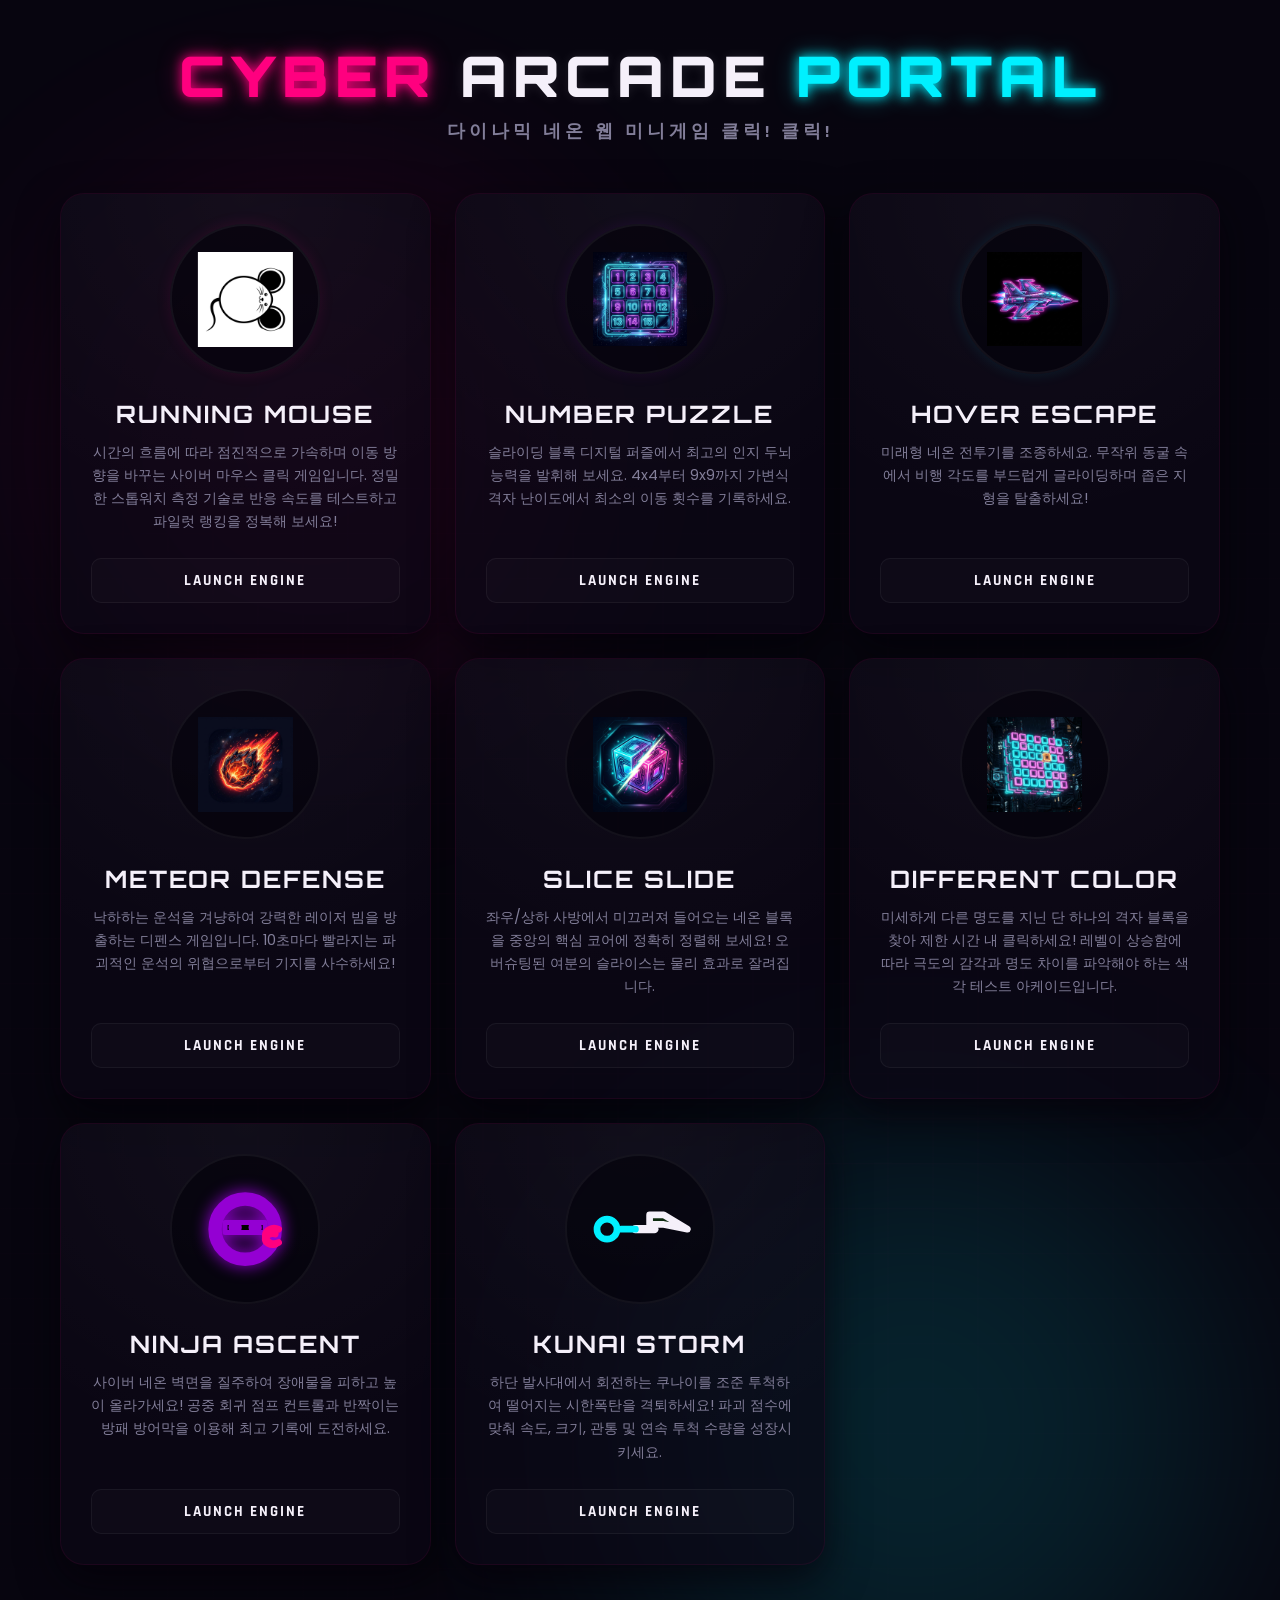
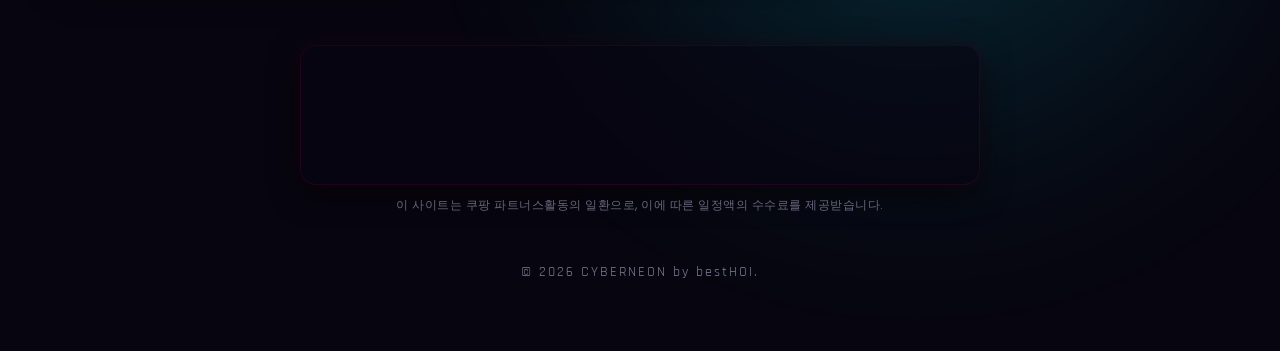
==== commit 1bb1d3f0: "쿠나이게임 추가" ====
--- a/index.html
+++ b/index.html
@@ -265,6 +265,11 @@
       box-shadow: 0 0 25px rgba(157, 0, 255, 0.25), 0 20px 45px rgba(0, 0, 0, 0.8);
     }
 
+    .card-kunai:hover {
+      border-color: var(--neon-green);
+      box-shadow: 0 0 25px rgba(57, 255, 20, 0.25), 0 20px 45px rgba(0, 0, 0, 0.8);
+    }
+
     /* Game Icon Thumbnail */
     .thumbnail-container {
       width: 150px;
@@ -333,6 +338,11 @@
       box-shadow: 0 0 20px rgba(157, 0, 255, 0.4);
     }
 
+    .card-kunai:hover .thumbnail-container {
+      border-color: var(--neon-green);
+      box-shadow: 0 0 20px rgba(57, 255, 20, 0.4);
+    }
+
     /* Thumbnail Images */
     .game-img {
       width: 65%;
@@ -418,6 +428,11 @@
     .card-ninja:hover .game-title {
       color: #bf55ec;
       text-shadow: 0 0 8px rgba(157, 0, 255, 0.3);
+    }
+
+    .card-kunai:hover .game-title {
+      color: #39ff14;
+      text-shadow: 0 0 8px rgba(57, 255, 20, 0.3);
     }
 
     .game-desc {
@@ -490,6 +505,13 @@
       background: linear-gradient(135deg, var(--neon-purple), var(--neon-pink));
       border-color: var(--neon-purple);
       box-shadow: 0 0 15px rgba(157, 0, 255, 0.4);
+      transform: scale(1.03);
+    }
+
+    .card-kunai:hover .launch-btn {
+      background: linear-gradient(135deg, var(--neon-green), var(--neon-cyan));
+      border-color: var(--neon-green);
+      box-shadow: 0 0 15px rgba(57, 255, 20, 0.4);
       transform: scale(1.03);
     }
 
@@ -801,6 +823,21 @@
         <div class="launch-btn">LAUNCH ENGINE</div>
       </a>
 
+      <!-- Card 8: KunaiStorm -->
+      <a href="Kunai/index.html" class="game-card card-kunai" id="btn-kunai-storm">
+        <div class="thumbnail-container">
+          <svg viewBox="0 0 24 24" fill="none" stroke="currentColor" stroke-width="2" stroke-linecap="round" stroke-linejoin="round" class="game-img" style="color: var(--neon-green); filter: drop-shadow(0 0 8px var(--neon-green)); width: 55%; height: 55%; transform: rotate(45deg);">
+            <path d="M22 2l-8 2-3 3 2 2 3-3z" fill="rgba(57, 255, 20, 0.15)"></path>
+            <path d="M15 9l-4 4" stroke-width="2.5"></path>
+            <circle cx="5" cy="19" r="3" stroke="var(--neon-cyan)"></circle>
+            <path d="M11 13l-3 3" stroke="var(--neon-cyan)"></path>
+          </svg>
+        </div>
+        <h2 class="game-title">KUNAI STORM</h2>
+        <p class="game-desc">하단 발사대에서 회전하는 쿠나이를 조준 투척하여 떨어지는 시한폭탄을 격퇴하세요! 파괴 점수에 맞춰 속도, 크기, 관통 및 연속 투척 수량을 성장시키세요.</p>
+        <div class="launch-btn">LAUNCH ENGINE</div>
+      </a>
+
     </main>
 
     <!-- Bottom Horizontal Ad Banner -->
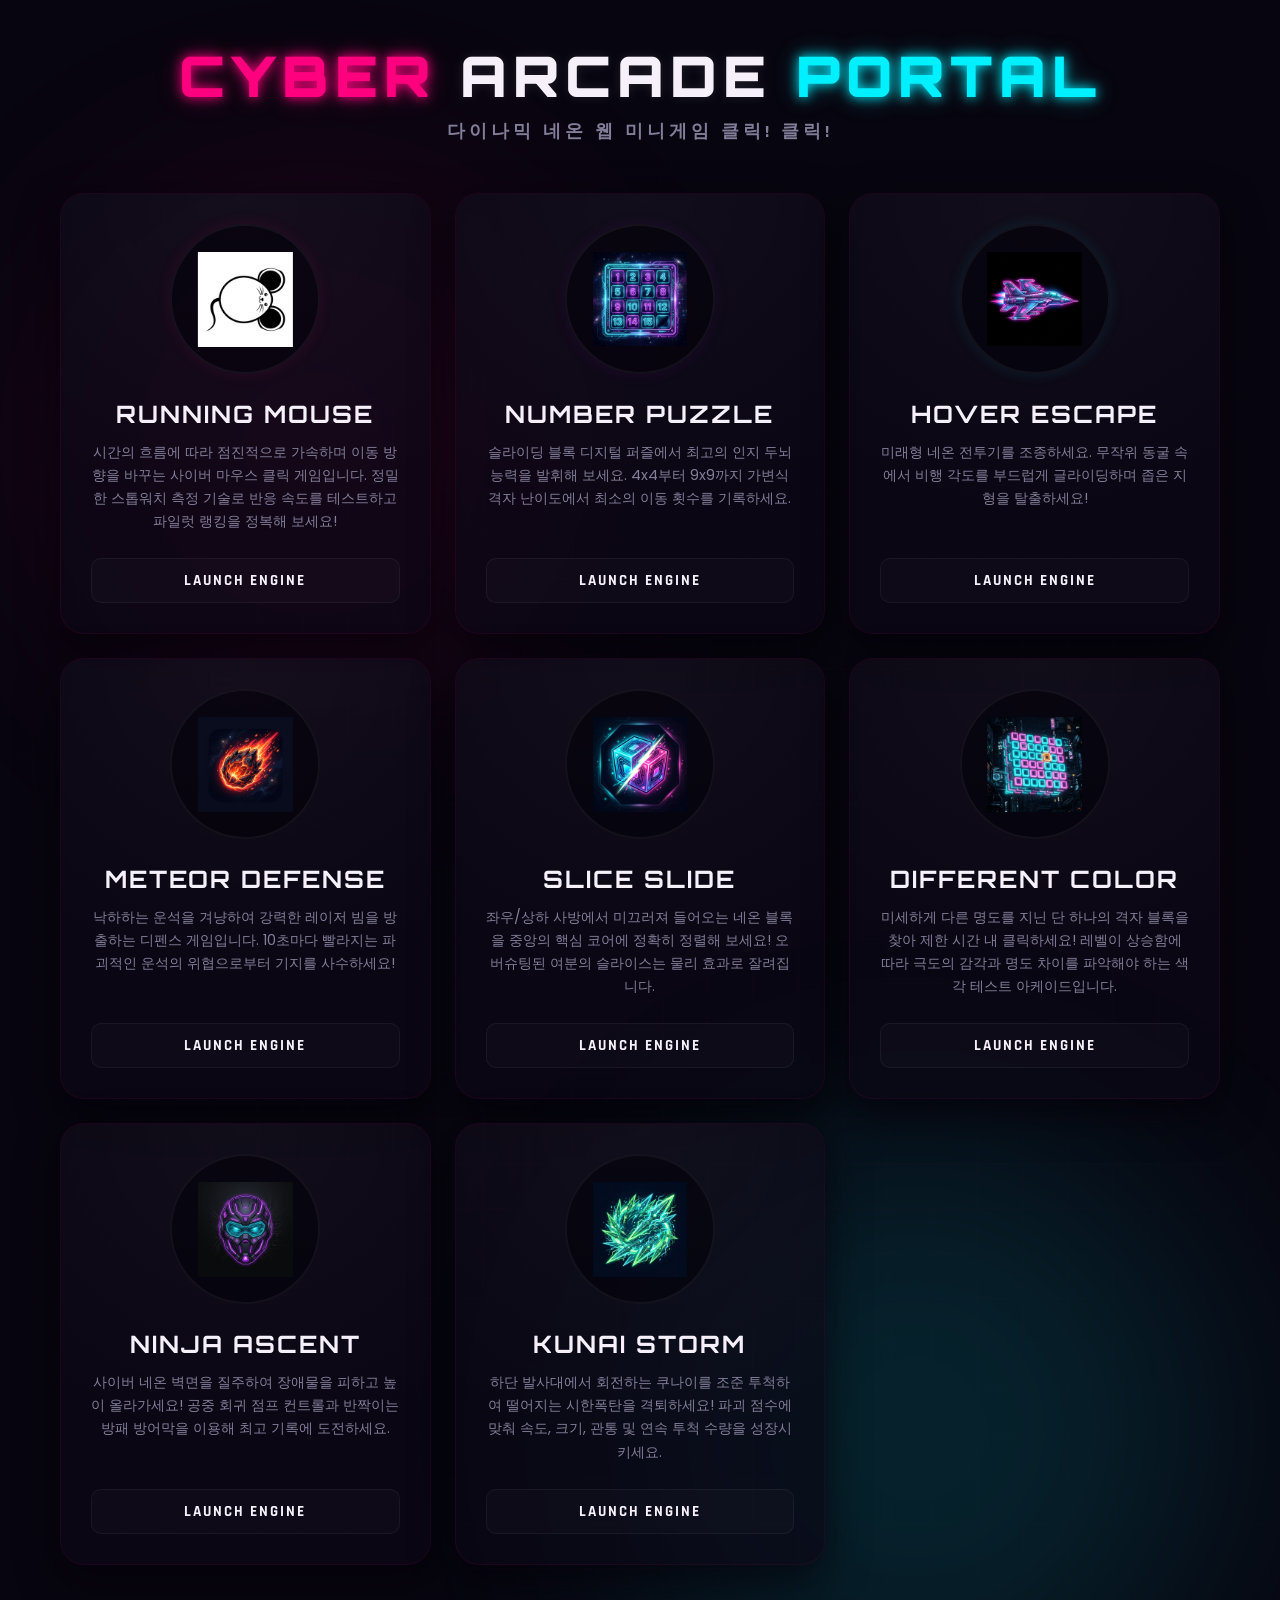
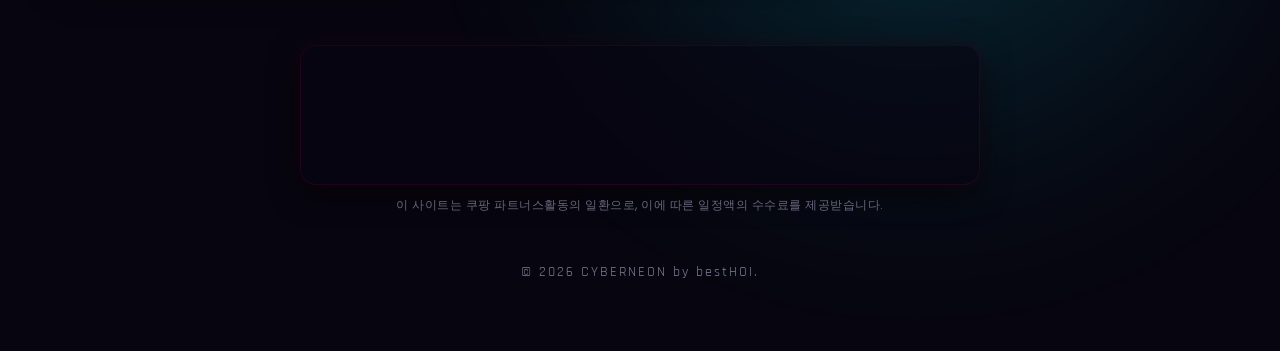
==== commit be118839: "이미지고급" ====
--- a/index.html
+++ b/index.html
@@ -809,14 +809,7 @@
       <!-- Card 7: NinjaAscent -->
       <a href="NinjaAscent/index.html" class="game-card card-ninja" id="btn-ninja-ascent">
         <div class="thumbnail-container">
-          <svg viewBox="0 0 24 24" fill="none" stroke="currentColor" stroke-width="2" stroke-linecap="round" stroke-linejoin="round" class="game-img" style="color: var(--neon-purple); filter: drop-shadow(0 0 8px var(--neon-purple)); width: 55%; height: 55%;">
-            <path d="M12 2C6.48 2 2 6.48 2 12s4.48 10 10 10 10-4.48 10-10S17.52 2 12 2zm0 18c-4.41 0-8-3.59-8-8s3.59-8 8-8 8 3.59 8 8-3.59 8-8 8z" fill="rgba(157, 0, 255, 0.1)"></path>
-            <path d="M6 10h12v3H6z" fill="#000" stroke="var(--neon-purple)" stroke-width="1.5"></path>
-            <circle cx="9" cy="11.5" r="1" fill="var(--neon-cyan)"></circle>
-            <circle cx="15" cy="11.5" r="1" fill="var(--neon-cyan)"></circle>
-            <path d="M22 12c-2-1-4 .5-4 2s2 3 4 2" stroke="var(--neon-pink)"></path>
-            <path d="M21 13.5c-1.5-.5-3 .5-3 1.5s1.5 2 3 1.5" stroke="var(--neon-pink)"></path>
-          </svg>
+          <img src="NinjaAscent/ninja.png" alt="Ninja Ascent Icon" class="game-img">
         </div>
         <h2 class="game-title">NINJA ASCENT</h2>
         <p class="game-desc">사이버 네온 벽면을 질주하여 장애물을 피하고 높이 올라가세요! 공중 회귀 점프 컨트롤과 반짝이는 방패 방어막을 이용해 최고 기록에 도전하세요.</p>
@@ -826,12 +819,7 @@
       <!-- Card 8: KunaiStorm -->
       <a href="Kunai/index.html" class="game-card card-kunai" id="btn-kunai-storm">
         <div class="thumbnail-container">
-          <svg viewBox="0 0 24 24" fill="none" stroke="currentColor" stroke-width="2" stroke-linecap="round" stroke-linejoin="round" class="game-img" style="color: var(--neon-green); filter: drop-shadow(0 0 8px var(--neon-green)); width: 55%; height: 55%; transform: rotate(45deg);">
-            <path d="M22 2l-8 2-3 3 2 2 3-3z" fill="rgba(57, 255, 20, 0.15)"></path>
-            <path d="M15 9l-4 4" stroke-width="2.5"></path>
-            <circle cx="5" cy="19" r="3" stroke="var(--neon-cyan)"></circle>
-            <path d="M11 13l-3 3" stroke="var(--neon-cyan)"></path>
-          </svg>
+          <img src="Kunai/kunai.png" alt="Kunai Storm Icon" class="game-img">
         </div>
         <h2 class="game-title">KUNAI STORM</h2>
         <p class="game-desc">하단 발사대에서 회전하는 쿠나이를 조준 투척하여 떨어지는 시한폭탄을 격퇴하세요! 파괴 점수에 맞춰 속도, 크기, 관통 및 연속 투척 수량을 성장시키세요.</p>
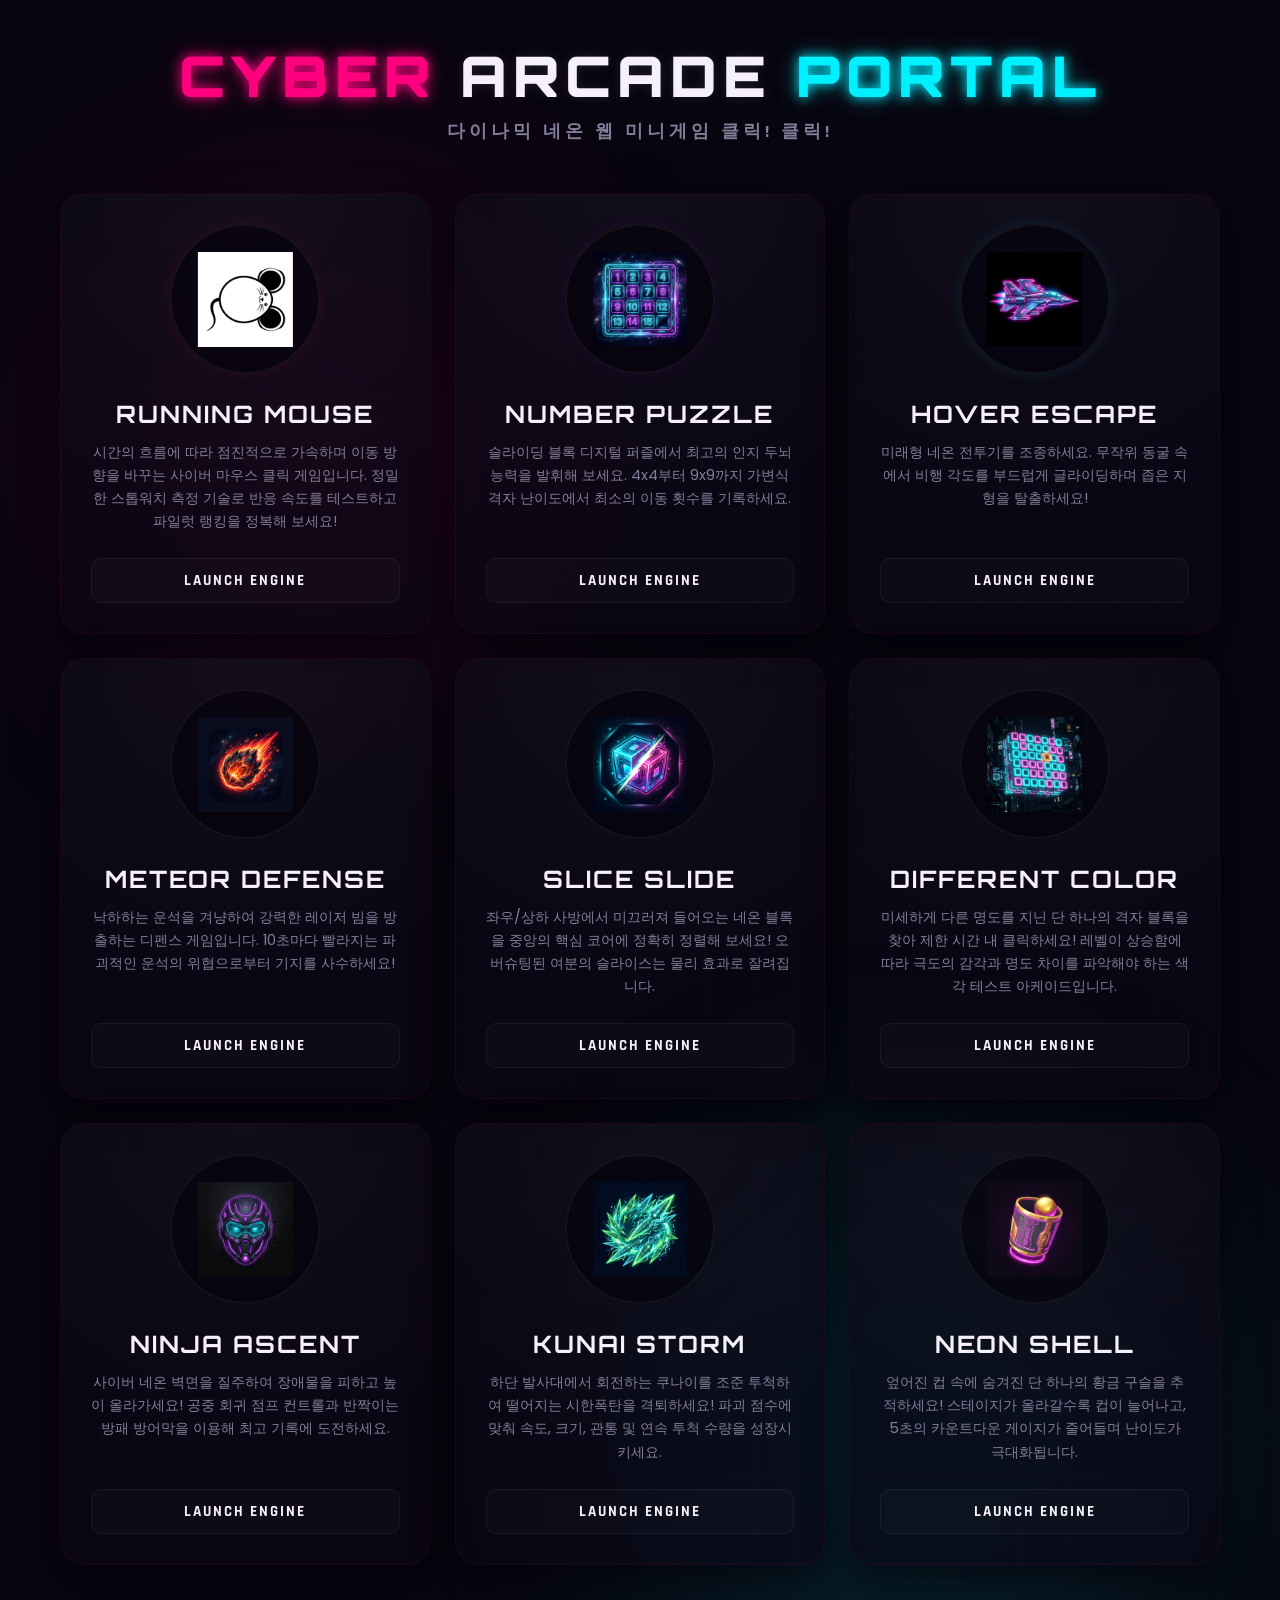
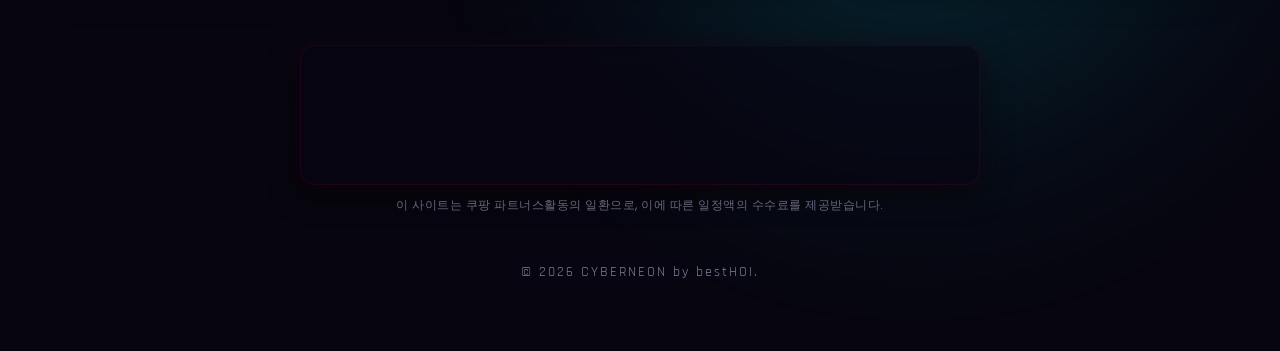
==== commit f82626d0: "야바위 추가" ====
--- a/index.html
+++ b/index.html
@@ -255,7 +255,7 @@
       box-shadow: 0 0 25px rgba(255, 0, 127, 0.25), 0 20px 45px rgba(0, 0, 0, 0.8);
     }
 
-    .card-color:hover {
+     .card-color:hover {
       border-color: var(--neon-cyan);
       box-shadow: 0 0 25px rgba(0, 240, 255, 0.25), 0 20px 45px rgba(0, 0, 0, 0.8);
     }
@@ -268,6 +268,11 @@
     .card-kunai:hover {
       border-color: var(--neon-green);
       box-shadow: 0 0 25px rgba(57, 255, 20, 0.25), 0 20px 45px rgba(0, 0, 0, 0.8);
+    }
+
+    .card-shell:hover {
+      border-color: var(--neon-gold);
+      box-shadow: 0 0 25px rgba(255, 184, 0, 0.25), 0 20px 45px rgba(0, 0, 0, 0.8);
     }
 
     /* Game Icon Thumbnail */
@@ -343,6 +348,11 @@
       box-shadow: 0 0 20px rgba(57, 255, 20, 0.4);
     }
 
+    .card-shell:hover .thumbnail-container {
+      border-color: var(--neon-gold);
+      box-shadow: 0 0 20px rgba(255, 184, 0, 0.4);
+    }
+
     /* Thumbnail Images */
     .game-img {
       width: 65%;
@@ -433,6 +443,11 @@
     .card-kunai:hover .game-title {
       color: #39ff14;
       text-shadow: 0 0 8px rgba(57, 255, 20, 0.3);
+    }
+
+    .card-shell:hover .game-title {
+      color: var(--neon-gold);
+      text-shadow: 0 0 8px rgba(255, 184, 0, 0.3);
     }
 
     .game-desc {
@@ -512,6 +527,13 @@
       background: linear-gradient(135deg, var(--neon-green), var(--neon-cyan));
       border-color: var(--neon-green);
       box-shadow: 0 0 15px rgba(57, 255, 20, 0.4);
+      transform: scale(1.03);
+    }
+
+    .card-shell:hover .launch-btn {
+      background: linear-gradient(135deg, var(--neon-gold), var(--neon-magenta));
+      border-color: var(--neon-gold);
+      box-shadow: 0 0 15px rgba(255, 184, 0, 0.4);
       transform: scale(1.03);
     }
 
@@ -826,6 +848,16 @@
         <div class="launch-btn">LAUNCH ENGINE</div>
       </a>
 
+      <!-- Card 9: NeonShell -->
+      <a href="NeonShell/index.html" class="game-card card-shell" id="btn-neon-shell">
+        <div class="thumbnail-container">
+          <img src="NeonShell/shell.png" alt="Neon Shell Icon" class="game-img">
+        </div>
+        <h2 class="game-title">NEON SHELL</h2>
+        <p class="game-desc">엎어진 컵 속에 숨겨진 단 하나의 황금 구슬을 추적하세요! 스테이지가 올라갈수록 컵이 늘어나고, 5초의 카운트다운 게이지가 줄어들며 난이도가 극대화됩니다.</p>
+        <div class="launch-btn">LAUNCH ENGINE</div>
+      </a>
+
     </main>
 
     <!-- Bottom Horizontal Ad Banner -->
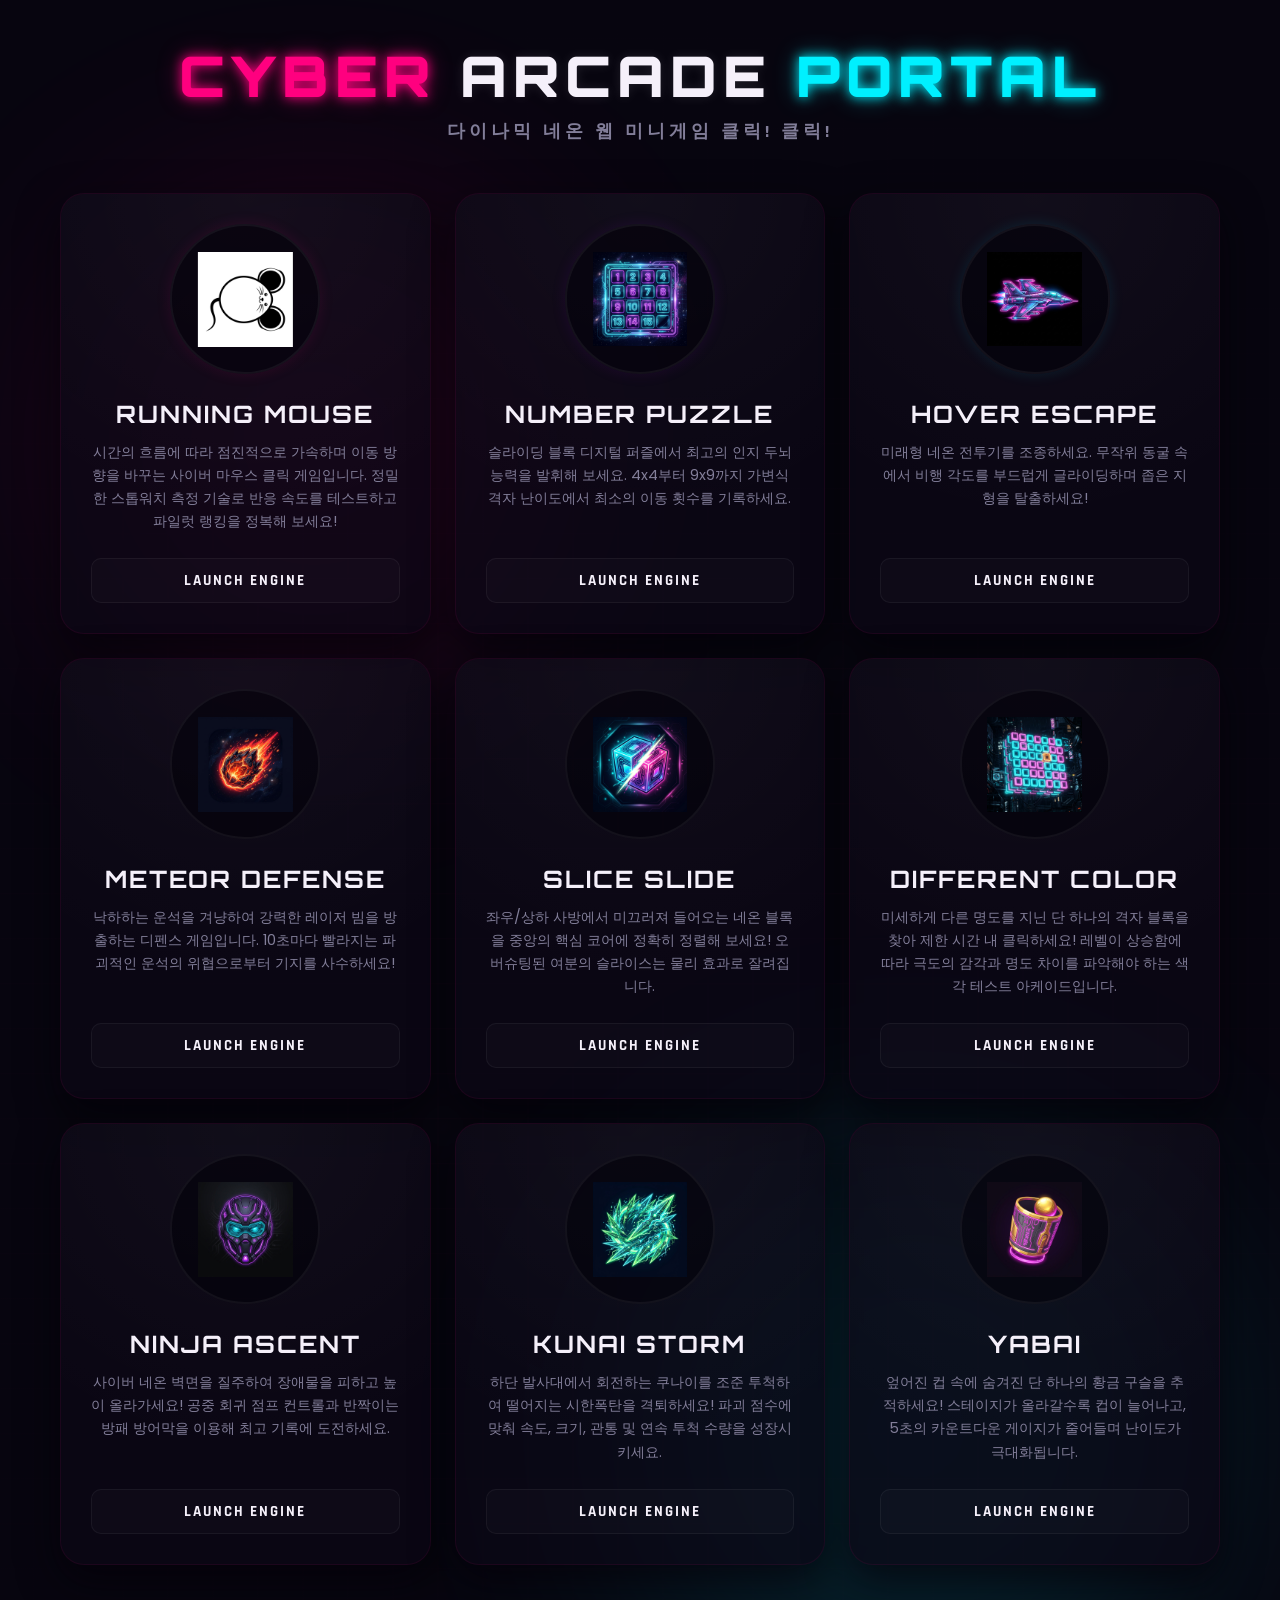
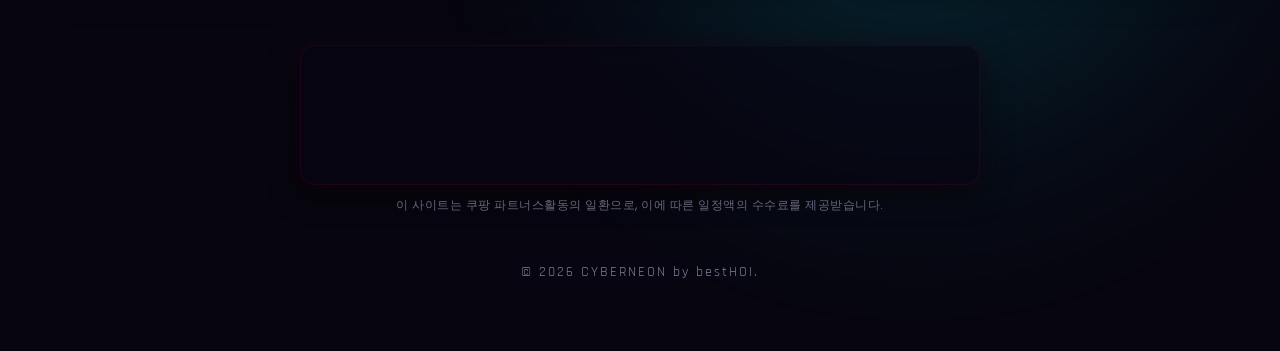
==== commit ab306d06: "야바위 수정" ====
--- a/index.html
+++ b/index.html
@@ -848,12 +848,12 @@
         <div class="launch-btn">LAUNCH ENGINE</div>
       </a>
 
-      <!-- Card 9: NeonShell -->
+      <!-- Card 9: YABAI -->
       <a href="NeonShell/index.html" class="game-card card-shell" id="btn-neon-shell">
         <div class="thumbnail-container">
-          <img src="NeonShell/shell.png" alt="Neon Shell Icon" class="game-img">
+          <img src="NeonShell/shell.png" alt="YABAI Icon" class="game-img">
         </div>
-        <h2 class="game-title">NEON SHELL</h2>
+        <h2 class="game-title">YABAI</h2>
         <p class="game-desc">엎어진 컵 속에 숨겨진 단 하나의 황금 구슬을 추적하세요! 스테이지가 올라갈수록 컵이 늘어나고, 5초의 카운트다운 게이지가 줄어들며 난이도가 극대화됩니다.</p>
         <div class="launch-btn">LAUNCH ENGINE</div>
       </a>
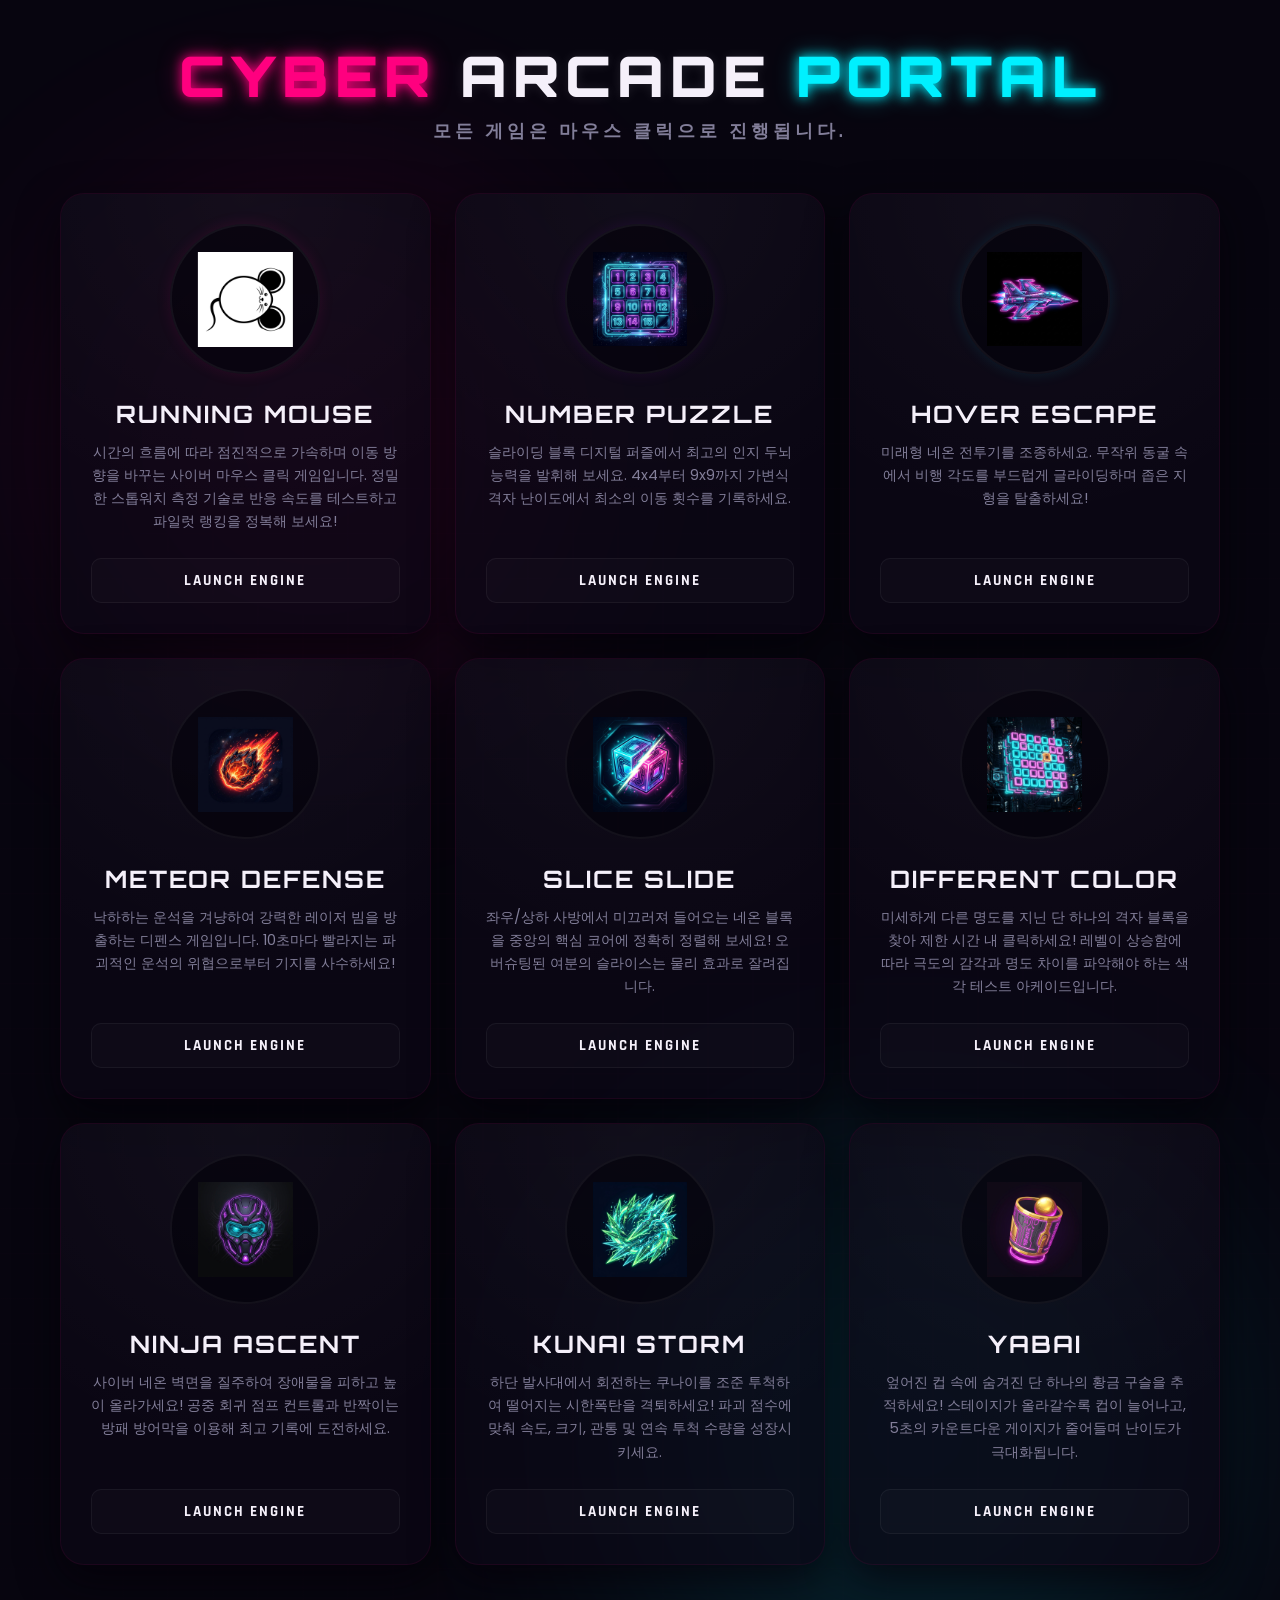
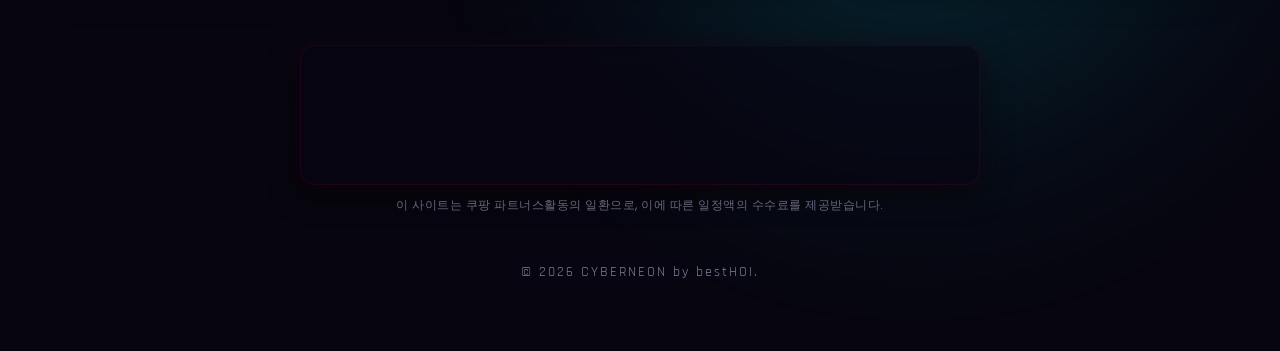
==== commit 2a68da64: "메인문구 변경" ====
--- a/index.html
+++ b/index.html
@@ -255,7 +255,7 @@
       box-shadow: 0 0 25px rgba(255, 0, 127, 0.25), 0 20px 45px rgba(0, 0, 0, 0.8);
     }
 
-     .card-color:hover {
+    .card-color:hover {
       border-color: var(--neon-cyan);
       box-shadow: 0 0 25px rgba(0, 240, 255, 0.25), 0 20px 45px rgba(0, 0, 0, 0.8);
     }
@@ -680,10 +680,13 @@
     }
 
     @keyframes pulse-glow {
-      0%, 100% {
+
+      0%,
+      100% {
         box-shadow: 0 0 15px rgba(0, 240, 255, 0.2), inset 0 0 5px rgba(0, 240, 255, 0.05);
         transform: scale(1);
       }
+
       50% {
         box-shadow: 0 0 25px rgba(0, 240, 255, 0.5), inset 0 0 15px rgba(0, 240, 255, 0.2);
         transform: scale(1.05);
@@ -744,8 +747,6 @@
     .modal-btn:active {
       transform: scale(0.98);
     }
-
-
   </style>
 </head>
 
@@ -760,7 +761,7 @@
     <!-- Header Logo & Tagline -->
     <header class="portal-header">
       <h1 class="logo-glow"><span class="neon-pink">CYBER</span> ARCADE <span class="neon-cyan">PORTAL</span></h1>
-      <p class="tagline">다이나믹 네온 웹 미니게임 클릭! 클릭!</p>
+      <p class="tagline">모든 게임은 마우스 클릭으로 진행됩니다.</p>
     </header>
 
     <!-- Grid Card Links -->
@@ -883,7 +884,8 @@
   <div class="pc-warning-modal" id="pc-warning-modal">
     <div class="pc-warning-card">
       <div class="modal-icon-container">
-        <svg width="34" height="34" viewBox="0 0 24 24" fill="none" stroke="currentColor" stroke-width="2" stroke-linecap="round" stroke-linejoin="round">
+        <svg width="34" height="34" viewBox="0 0 24 24" fill="none" stroke="currentColor" stroke-width="2"
+          stroke-linecap="round" stroke-linejoin="round">
           <rect x="2" y="3" width="20" height="14" rx="2" ry="2"></rect>
           <line x1="8" y1="21" x2="16" y2="21"></line>
           <line x1="12" y1="17" x2="12" y2="21"></line>
@@ -904,13 +906,13 @@
       // Check if browser is NOT PC
       const userAgent = navigator.userAgent || navigator.vendor || window.opera;
       const isMobile = /android|avantgo|blackberry|iemobile|ipad|iphone|ipod|j2me|midp|mmp|mobile|o2|opera mini|palm|plucker|pocket|psp|smartphone|symbian|treo|up\.browser|up\.link|vodafone|wap|windows ce|xda|xiino/i.test(userAgent) ||
-                      (/Macintosh/i.test(userAgent) && navigator.maxTouchPoints > 1) || // iPad Pro, etc.
-                      (window.innerWidth <= 1024 && ('ontouchstart' in window || navigator.maxTouchPoints > 0));
+        (/Macintosh/i.test(userAgent) && navigator.maxTouchPoints > 1) || // iPad Pro, etc.
+        (window.innerWidth <= 1024 && ('ontouchstart' in window || navigator.maxTouchPoints > 0));
 
       if (isMobile) {
         const modal = document.getElementById('pc-warning-modal');
         const closeBtn = document.getElementById('close-modal-btn');
-        
+
         // Show modal with a short delay for smooth entrance animation
         setTimeout(() => {
           modal.classList.add('active');
